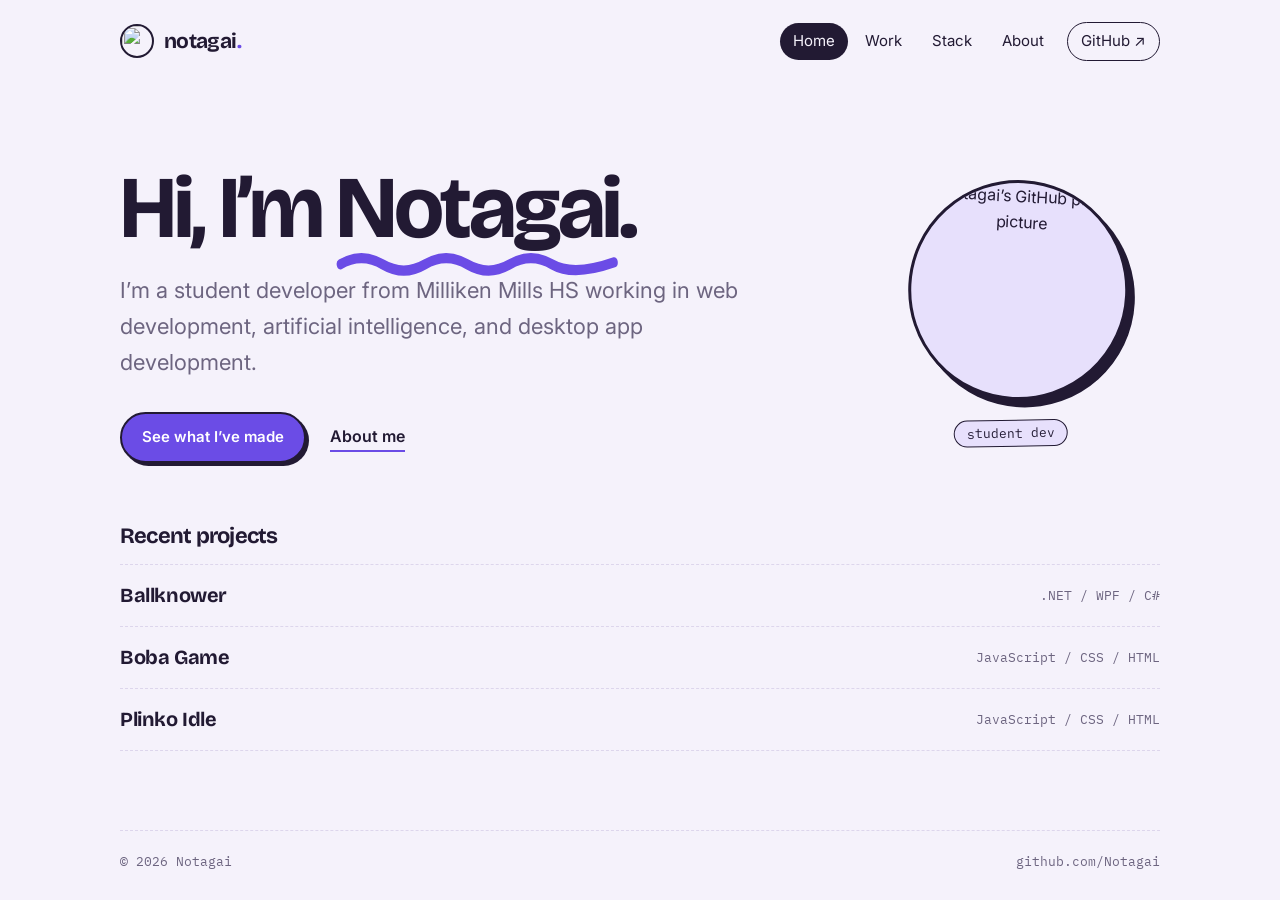
==== index.html @ c14adb9b "Initialize website" ====
<!doctype html>
<html lang="en">
<head>
<meta charset="utf-8">
<meta name="viewport" content="width=device-width,initial-scale=1">
<title>Notagai</title>
<meta name="description" content="Notagai: student developer building software, games, and experiments.">
<meta name="theme-color" content="#f5f2fb">
<meta property="og:title" content="Notagai">
<meta property="og:description" content="Notagai: student developer building software, games, and experiments.">
<script>document.documentElement.classList.add("nav-js")</script>
<link rel="icon" href="favicon.svg" type="image/svg+xml">
<link rel="preconnect" href="https://fonts.googleapis.com"><link rel="preconnect" href="https://fonts.gstatic.com" crossorigin><link href="https://fonts.googleapis.com/css2?family=Bricolage+Grotesque:opsz,wght@12..96,500;12..96,700&family=IBM+Plex+Mono&family=Inter:wght@400;600&display=swap" rel="stylesheet">
<link rel="stylesheet" href="styles.css">
<script src="scrollbar.js" defer></script>
<script src="nav.js" defer></script>
</head>
<body>
<header class="site-header">
  <div class="wrap nav">
    <a class="wordmark" href="index.html" aria-label="Notagai home">
      <img src="https://avatars.githubusercontent.com/u/89167930?v=4" alt="">
      <span>notagai<span class="dot">.</span></span>
    </a>
    <button class="nav-toggle" type="button" aria-expanded="false" aria-controls="site-nav" aria-label="Open menu"><span></span><span></span><span></span></button>
    <nav class="tabs" id="site-nav" aria-label="Main">
      <a href="index.html" class="active" aria-current="page">Home</a>
      <a href="work.html">Work</a>
      <a href="stack.html">Stack</a>
      <a href="about.html">About</a>
      <a class="github-link" href="https://github.com/Notagai">GitHub ↗</a>
    </nav>
  </div>
</header>
<main class="wrap">
  <section class="hero">
    <div>
      <h1>Hi, I’m <span class="squiggle">Notagai<svg viewBox="0 0 200 12" preserveAspectRatio="none" aria-hidden="true"><path d="M3 7 Q 18 1 33 7 T 63 7 T 93 7 T 123 7 T 153 7 T 197 6"/></svg></span>.</h1>
      <p class="lede">I’m a student developer from Milliken Mills HS working in web development, artificial intelligence, and desktop app development.</p>
      <div class="actions">
        <a class="button" href="work.html">See what I’ve made</a>
        <a class="text-link" href="about.html">About me</a>
      </div>
    </div>
    <div class="sticker">
      <div class="photo"><img src="https://avatars.githubusercontent.com/u/89167930?v=4" alt="Notagai’s GitHub profile picture"></div>
      <span class="tag">student dev</span>
    </div>
  </section>
  <section class="recent" aria-labelledby="r">
    <h2 id="r">Recent projects</h2>
    <ul>
      <li><a href="https://github.com/Notagai/ballknower-agent-wpf"><strong>Ballknower</strong><span>.NET / WPF / C#</span></a></li>
      <li><a href="https://github.com/Notagai/boba-game"><strong>Boba Game</strong><span>JavaScript / CSS / HTML</span></a></li>
      <li><a href="https://github.com/Notagai/plinko-idle"><strong>Plinko Idle</strong><span>JavaScript / CSS / HTML</span></a></li>
    </ul>
  </section>
</main>
<footer class="wrap footer">
  <span>© 2026 Notagai</span>
  <a href="https://github.com/Notagai">github.com/Notagai</a>
</footer>
</body>
</html>
---- styles.css ----
/* notagai.dev: taro milk tea palette, Bricolage Grotesque + Plex Mono */
:root{
  --bg:#f5f2fb; --card:#fffdff; --ink:#221a33; --muted:#6d6580; --line:#ddd6ec;
  --accent:#6b4ce6; --accent-soft:#e7e0fc; --pearl:#3b2a24; --shadow:#221a33;
  --max:1040px; --r:14px;
  --display:"Bricolage Grotesque",ui-sans-serif,system-ui,sans-serif;
  --body:"Inter",ui-sans-serif,-apple-system,"Segoe UI",Roboto,sans-serif;
  --mono:"IBM Plex Mono",ui-monospace,Menlo,monospace;
}
@media(prefers-color-scheme:dark){:root{
  --bg:#17121f; --card:#201a2c; --ink:#efeafa; --muted:#a79fba; --line:#352c47;
  --accent:#a18bff; --accent-soft:#2c2347; --pearl:#d9c7b8; --shadow:#000;
}}
*{box-sizing:border-box}
html{scroll-behavior:smooth}
body{margin:0;min-height:100dvh;display:flex;flex-direction:column;background:var(--bg);color:var(--ink);font:16px/1.65 var(--body);-webkit-font-smoothing:antialiased}
a{color:inherit;text-decoration:none}
:focus-visible{outline:3px solid var(--accent);outline-offset:3px;border-radius:6px}
::selection{background:var(--accent);color:#fff}
.wrap{width:min(calc(100% - 40px),var(--max));margin-inline:auto}
main{flex:1}

/* header */
.site-header{padding:22px 0}
.nav{display:flex;align-items:center;justify-content:space-between;gap:16px}
.wordmark{display:flex;align-items:center;gap:10px;font:700 21px var(--display);letter-spacing:-.03em}
.wordmark img{width:34px;height:34px;border-radius:50%;border:2px solid var(--ink)}
.wordmark .dot{color:var(--accent)}
.tabs{display:flex;align-items:center;gap:4px;font-size:15px}
.tabs a{padding:6px 13px;border-radius:99px;transition:background .15s}
.tabs a:hover{background:var(--accent-soft)}
.tabs a.active{background:var(--ink);color:var(--bg)}
.tabs .github-link{margin-left:6px;border:1.5px solid var(--ink)}
.tabs .github-link:hover{background:var(--accent);border-color:var(--accent);color:#fff}

/* type */
h1,h2,h3{font-family:var(--display);margin:0;letter-spacing:-.035em;line-height:1.02;font-weight:700}
h1{font-size:clamp(44px,8vw,88px)}
.lede{font-size:clamp(18px,2.2vw,22px);color:var(--muted);max-width:30em;margin:18px 0 0}
.squiggle{position:relative;white-space:nowrap}
.squiggle svg{position:absolute;left:0;bottom:-.16em;width:100%;height:.28em;overflow:visible}
.squiggle path{fill:none;stroke:var(--accent);stroke-width:5;stroke-linecap:round}
.note{font:13px/1.5 var(--mono);color:var(--muted)}

/* buttons */
.button{display:inline-block;padding:11px 20px;border:2px solid var(--ink);border-radius:99px;background:var(--accent);color:#fff;font-weight:600;font-size:15px;box-shadow:3px 3px 0 var(--shadow);transition:transform .12s,box-shadow .12s}
.button:hover{transform:translate(2px,2px);box-shadow:1px 1px 0 var(--shadow)}
.text-link{font-weight:600;border-bottom:2px solid var(--accent);padding-bottom:1px}
.text-link:hover{color:var(--accent)}
.actions{display:flex;align-items:center;gap:24px;flex-wrap:wrap;margin-top:32px}

/* home */
.hero{display:grid;grid-template-columns:1.4fr .6fr;gap:clamp(32px,7vw,96px);align-items:center;padding:clamp(40px,9vh,96px) 0 clamp(32px,6vh,64px)}
.sticker{justify-self:center;text-align:center;transform:rotate(3deg)}
.sticker .photo{width:min(220px,50vw);aspect-ratio:1;border-radius:50%;overflow:hidden;border:3px solid var(--ink);box-shadow:7px 7px 0 var(--shadow);background:var(--accent-soft)}
.sticker img{width:100%;height:100%;object-fit:cover;display:block}
.sticker .tag{display:inline-block;margin-top:20px;padding:4px 12px;background:var(--accent-soft);border:1.5px solid var(--ink);border-radius:99px;font:13px var(--mono);transform:rotate(-4deg)}
.recent{padding:8px 0 56px}
.recent h2{font-size:22px;margin-bottom:16px}
.recent ul{list-style:none;margin:0;padding:0}
.recent li a{display:flex;justify-content:space-between;gap:16px;padding:14px 0;border-top:1.5px dashed var(--line)}
.recent li:last-child a{border-bottom:1.5px dashed var(--line)}
.recent li strong{font-family:var(--display);font-size:20px;letter-spacing:-.02em}
.recent li span{color:var(--muted);font:13px var(--mono);align-self:center}
.recent li a:hover strong{color:var(--accent)}

/* work */
.page{padding:clamp(32px,7vh,72px) 0 72px}
.page h1{font-size:clamp(44px,7vw,76px)}
.grid{display:grid;gap:22px;margin-top:40px}
.project{display:flex;flex-direction:column;gap:12px;padding:26px 28px;background:var(--card);border:2px solid var(--ink);border-radius:var(--r);box-shadow:5px 5px 0 var(--shadow);transition:transform .15s,box-shadow .15s}
.project:hover{transform:translate(-2px,-2px);box-shadow:8px 8px 0 var(--accent)}
.project:nth-child(even){transform:rotate(.25deg)}
.project:nth-child(even):hover{transform:translate(-2px,-2px) rotate(0)}
.project-head{display:flex;align-items:baseline;justify-content:space-between;gap:12px}
.project h2{font-size:clamp(26px,3.4vw,34px)}
.project .go{font:600 14px var(--mono);color:var(--accent);white-space:nowrap}
.project p{margin:0;color:var(--muted);max-width:60ch}
.chips{display:flex;flex-wrap:wrap;gap:8px;margin-top:4px}
.chip{padding:2px 11px;font:12.5px var(--mono);background:var(--accent-soft);border-radius:99px}
.chip.status{background:transparent;border:1.5px dashed var(--muted);color:var(--muted)}

/* about */
.about{display:grid;grid-template-columns:1.2fr .8fr;gap:clamp(36px,8vw,100px);align-items:start}
.about p{font-size:18px;color:var(--muted);max-width:34em}
.about h1{margin-bottom:24px}
.facts{margin:0;padding:8px 24px;background:var(--card);border:2px solid var(--ink);border-radius:var(--r);box-shadow:5px 5px 0 var(--shadow)}
.facts div{padding:16px 0;border-bottom:1.5px dashed var(--line)}
.facts div:last-child{border:0}
.facts dt{font:12.5px var(--mono);color:var(--muted)}
.facts dd{margin:2px 0 0;font:600 18px var(--display);letter-spacing:-.01em}

/* footer */
.footer{display:flex;justify-content:space-between;gap:12px;padding:22px 0 30px;border-top:1.5px dashed var(--line);font:13px var(--mono);color:var(--muted)}
.footer a:hover{color:var(--accent)}

@media(max-width:760px){
  .hero,.about{grid-template-columns:1fr}
  .sticker{order:-1;justify-self:start}
  .sticker .photo{width:132px;box-shadow:5px 5px 0 var(--shadow)}
  .project{padding:20px}
  .project-head{flex-direction:column;gap:4px}
}
@media(prefers-reduced-motion:reduce){*{transition:none!important}html{scroll-behavior:auto}}

/* stack */
.stack-grid{display:grid;grid-template-columns:repeat(2,1fr);gap:22px;margin-top:40px}
.stack-group{padding:24px 26px;background:var(--card);border:2px solid var(--ink);border-radius:var(--r);box-shadow:5px 5px 0 var(--shadow)}
.stack-group h2{font-size:26px}
.stack-group>p{margin:6px 0 14px;color:var(--muted);font-size:15px}
.stack-group ul{list-style:none;margin:0;padding:0}
.stack-group li{display:flex;justify-content:space-between;gap:16px;padding:11px 0;border-top:1.5px dashed var(--line)}
.stack-group li strong{font:600 17px var(--display);letter-spacing:-.01em}
.stack-group li span{font:12.5px var(--mono);color:var(--muted);text-align:right;align-self:center}
@media(max-width:760px){.stack-grid{grid-template-columns:1fr}}

/* overlay scrollbar (drawn by scrollbar.js; native one is hidden so the page never shifts) */
.custom-scroll{scrollbar-width:none}
.custom-scroll::-webkit-scrollbar{display:none}
.scrollbar{position:fixed;top:0;right:0;bottom:0;width:16px;z-index:50;opacity:0;transition:opacity .25s}
.scrollbar[hidden]{display:none}
.scrollbar.on,.scrollbar:hover{opacity:1}
.scrollbar-thumb{position:absolute;top:0;right:3px;width:7px;border-radius:99px;background:var(--ink);opacity:.45;transition:width .12s,opacity .12s,background .12s}
.scrollbar:hover .scrollbar-thumb{width:10px;opacity:.7}
.scrollbar.dragging .scrollbar-thumb{width:10px;opacity:1;background:var(--accent)}

/* mobile menu (hamburger). Without JS the links just wrap under the logo. */
.nav-toggle{display:none;width:44px;height:44px;padding:0;border:2px solid var(--ink);border-radius:50%;background:var(--card);color:var(--ink);cursor:pointer;flex-direction:column;align-items:center;justify-content:center;gap:5px}
.nav-toggle span{display:block;width:18px;height:2px;border-radius:2px;background:currentColor;transition:transform .2s,opacity .2s}
.nav-toggle[aria-expanded="true"]{background:var(--accent);border-color:var(--ink);color:#fff}
.nav-toggle[aria-expanded="true"] span:nth-child(1){transform:translateY(7px) rotate(45deg)}
.nav-toggle[aria-expanded="true"] span:nth-child(2){opacity:0}
.nav-toggle[aria-expanded="true"] span:nth-child(3){transform:translateY(-7px) rotate(-45deg)}
@media(max-width:760px){
  .nav{flex-wrap:wrap;position:relative}
  .tabs{flex-wrap:wrap}
  .nav-js .nav-toggle{display:flex}
  .nav-js .tabs{display:none;position:absolute;z-index:40;top:calc(100% + 12px);left:0;right:0;flex-direction:column;align-items:stretch;gap:4px;padding:10px;background:var(--card);border:2px solid var(--ink);border-radius:var(--r);box-shadow:5px 5px 0 var(--shadow);font-size:17px}
  .nav-js .tabs.open{display:flex}
  .nav-js .tabs a{padding:12px 14px;border-radius:10px}
  .nav-js .tabs .github-link{margin:4px 0 0;text-align:center}
}
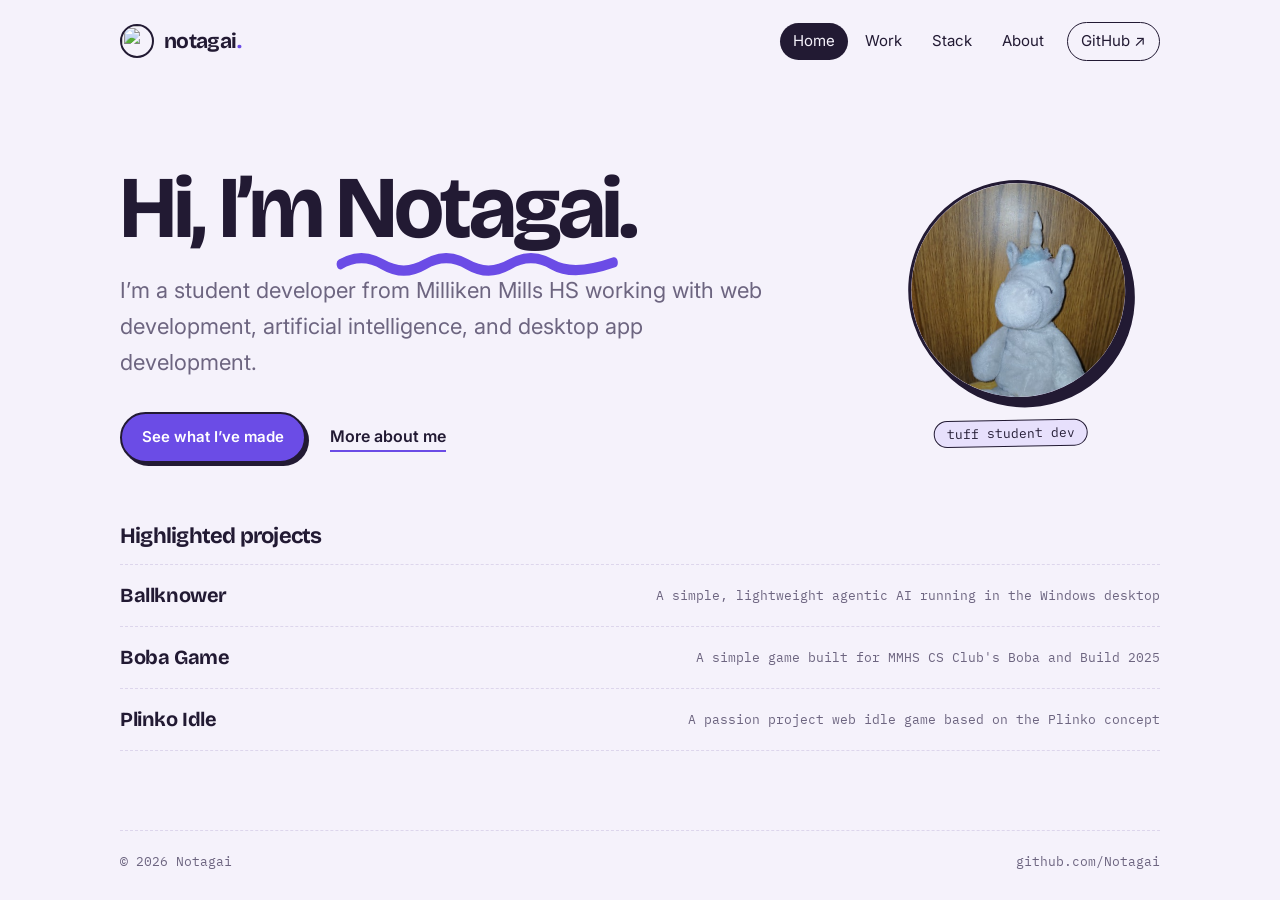
==== commit 4768e78d: "Improve general clarity; fix details" ====
--- a/index.html
+++ b/index.html
@@ -36,23 +36,23 @@
   <section class="hero">
     <div>
       <h1>Hi, I’m <span class="squiggle">Notagai<svg viewBox="0 0 200 12" preserveAspectRatio="none" aria-hidden="true"><path d="M3 7 Q 18 1 33 7 T 63 7 T 93 7 T 123 7 T 153 7 T 197 6"/></svg></span>.</h1>
-      <p class="lede">I’m a student developer from Milliken Mills HS working in web development, artificial intelligence, and desktop app development.</p>
+      <p class="lede">I’m a student developer from Milliken Mills HS working with web development, artificial intelligence, and desktop app development.</p>
       <div class="actions">
         <a class="button" href="work.html">See what I’ve made</a>
-        <a class="text-link" href="about.html">About me</a>
+        <a class="text-link" href="about.html">More about me</a>
       </div>
     </div>
     <div class="sticker">
-      <div class="photo"><img src="https://avatars.githubusercontent.com/u/89167930?v=4" alt="Notagai’s GitHub profile picture"></div>
-      <span class="tag">student dev</span>
+      <div class="photo"><img src="favicon.png" alt="Notagai’s GitHub profile picture"></div>
+      <span class="tag">tuff student dev</span>
     </div>
   </section>
   <section class="recent" aria-labelledby="r">
-    <h2 id="r">Recent projects</h2>
+    <h2 id="r">Highlighted projects</h2>
     <ul>
-      <li><a href="https://github.com/Notagai/ballknower-agent-wpf"><strong>Ballknower</strong><span>.NET / WPF / C#</span></a></li>
-      <li><a href="https://github.com/Notagai/boba-game"><strong>Boba Game</strong><span>JavaScript / CSS / HTML</span></a></li>
-      <li><a href="https://github.com/Notagai/plinko-idle"><strong>Plinko Idle</strong><span>JavaScript / CSS / HTML</span></a></li>
+      <li><a href="https://github.com/Notagai/ballknower-agent-wpf"><strong>Ballknower</strong><span>A simple, lightweight agentic AI running in the Windows desktop</span></a></li>
+      <li><a href="https://github.com/Notagai/boba-game"><strong>Boba Game</strong><span>A simple game built for MMHS CS Club's Boba and Build 2025</span></a></li>
+      <li><a href="https://github.com/Notagai/plinko-idle"><strong>Plinko Idle</strong><span>A passion project web idle game based on the Plinko concept</span></a></li>
     </ul>
   </section>
 </main>
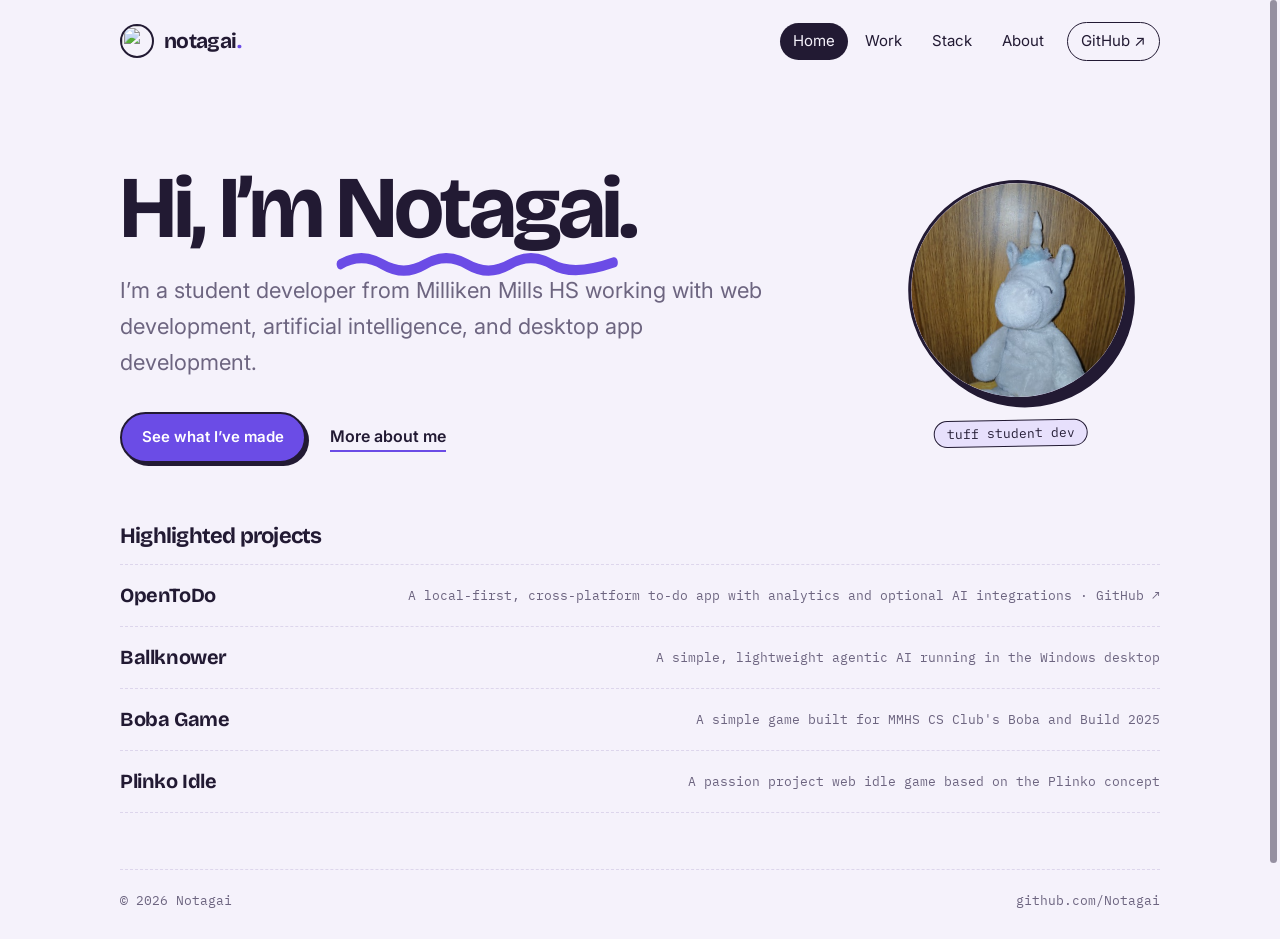
==== commit 8c3b879a: "Highlight OpenToDo on homepage" ====
--- a/index.html
+++ b/index.html
@@ -50,9 +50,10 @@
   <section class="recent" aria-labelledby="r">
     <h2 id="r">Highlighted projects</h2>
     <ul>
-      <li><a href="https://github.com/Notagai/ballknower-agent-wpf"><strong>Ballknower</strong><span>A simple, lightweight agentic AI running in the Windows desktop</span></a></li>
-      <li><a href="https://github.com/Notagai/boba-game"><strong>Boba Game</strong><span>A simple game built for MMHS CS Club's Boba and Build 2025</span></a></li>
-      <li><a href="https://github.com/Notagai/plinko-idle"><strong>Plinko Idle</strong><span>A passion project web idle game based on the Plinko concept</span></a></li>
+      <li><a href="https://github.com/Notagai/OpenToDo"><strong>OpenToDo</strong><span>A local-first, cross-platform to-do app with analytics and optional AI integrations · GitHub ↗</span></a></li>
+      <li><a href="https://ballknower.notagai.com"><strong>Ballknower</strong><span>A simple, lightweight agentic AI running in the Windows desktop</span></a></li>
+      <li><a href="https://boba.notagai.com"><strong>Boba Game</strong><span>A simple game built for MMHS CS Club's Boba and Build 2025</span></a></li>
+      <li><a href="https://plinko.notagai.com"><strong>Plinko Idle</strong><span>A passion project web idle game based on the Plinko concept</span></a></li>
     </ul>
   </section>
 </main>
--- a/styles.css
+++ b/styles.css
@@ -21,7 +21,8 @@
 main{flex:1}
 
 /* header */
-.site-header{padding:22px 0}
+.site-header{position:sticky;top:0;z-index:40;padding:22px 0}
+.site-header.scrolled{background:var(--bg);box-shadow:0 4px 12px rgba(34,26,51,.10)}
 .nav{display:flex;align-items:center;justify-content:space-between;gap:16px}
 .wordmark{display:flex;align-items:center;gap:10px;font:700 21px var(--display);letter-spacing:-.03em}
 .wordmark img{width:34px;height:34px;border-radius:50%;border:2px solid var(--ink)}
@@ -103,6 +104,12 @@
 }
 @media(prefers-reduced-motion:reduce){*{transition:none!important}html{scroll-behavior:auto}}
 
+/* stack page: lock the desktop viewport so it cannot scroll */
+@media(min-width:761px){
+  body.stack-page{height:100vh;min-height:100vh;overflow:hidden}
+  body.stack-page .page{padding-bottom:24px}
+}
+
 /* stack */
 .stack-grid{display:grid;grid-template-columns:repeat(2,1fr);gap:22px;margin-top:40px}
 .stack-group{padding:24px 26px;background:var(--card);border:2px solid var(--ink);border-radius:var(--r);box-shadow:5px 5px 0 var(--shadow)}
@@ -140,3 +147,10 @@
   .nav-js .tabs a{padding:12px 14px;border-radius:10px}
   .nav-js .tabs .github-link{margin:4px 0 0;text-align:center}
 }
+
+
+/* back to top */
+.back-to-top{position:fixed;right:24px;bottom:24px;z-index:45;padding:10px 16px;border:2px solid var(--ink);border-radius:99px;background:var(--card);color:var(--ink);font:600 14px var(--body);box-shadow:4px 4px 0 var(--shadow);cursor:pointer;transition:transform .12s,box-shadow .12s,background .15s,color .15s}
+.back-to-top:hover{transform:translate(2px,2px);box-shadow:2px 2px 0 var(--shadow);background:var(--accent);color:#fff}
+.back-to-top[hidden]{display:none}
+@media(max-width:760px){.back-to-top{right:16px;bottom:16px}}
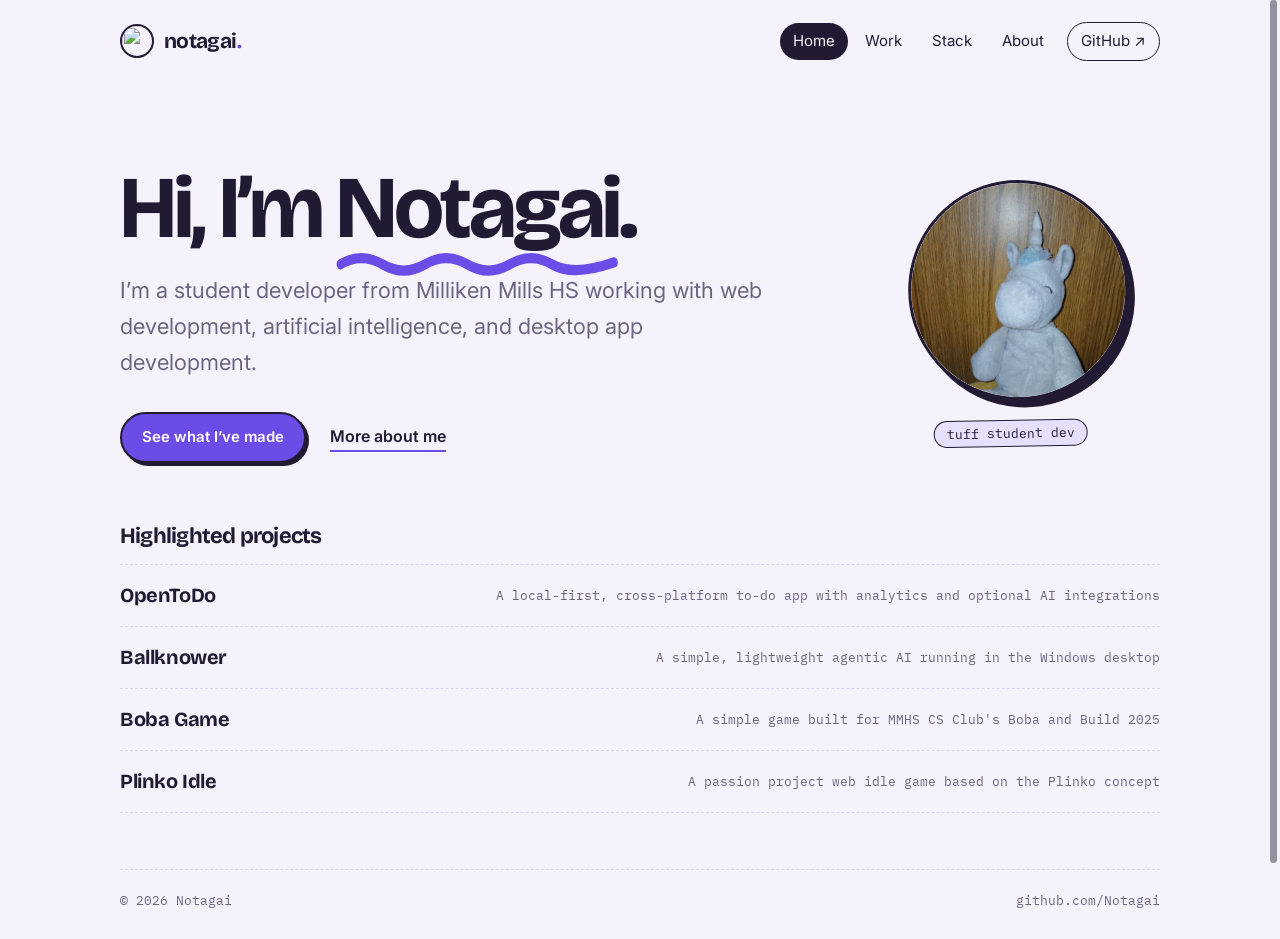
==== commit 30c82c0a: "Update OpenToDo project link description Removed the '· GitHub ↗' text from the OpenToDo project lin" ====
--- a/index.html
+++ b/index.html
@@ -50,7 +50,7 @@
   <section class="recent" aria-labelledby="r">
     <h2 id="r">Highlighted projects</h2>
     <ul>
-      <li><a href="https://github.com/Notagai/OpenToDo"><strong>OpenToDo</strong><span>A local-first, cross-platform to-do app with analytics and optional AI integrations · GitHub ↗</span></a></li>
+      <li><a href="https://github.com/Notagai/OpenToDo"><strong>OpenToDo</strong><span>A local-first, cross-platform to-do app with analytics and optional AI integrations</span></a></li>
       <li><a href="https://ballknower.notagai.com"><strong>Ballknower</strong><span>A simple, lightweight agentic AI running in the Windows desktop</span></a></li>
       <li><a href="https://boba.notagai.com"><strong>Boba Game</strong><span>A simple game built for MMHS CS Club's Boba and Build 2025</span></a></li>
       <li><a href="https://plinko.notagai.com"><strong>Plinko Idle</strong><span>A passion project web idle game based on the Plinko concept</span></a></li>
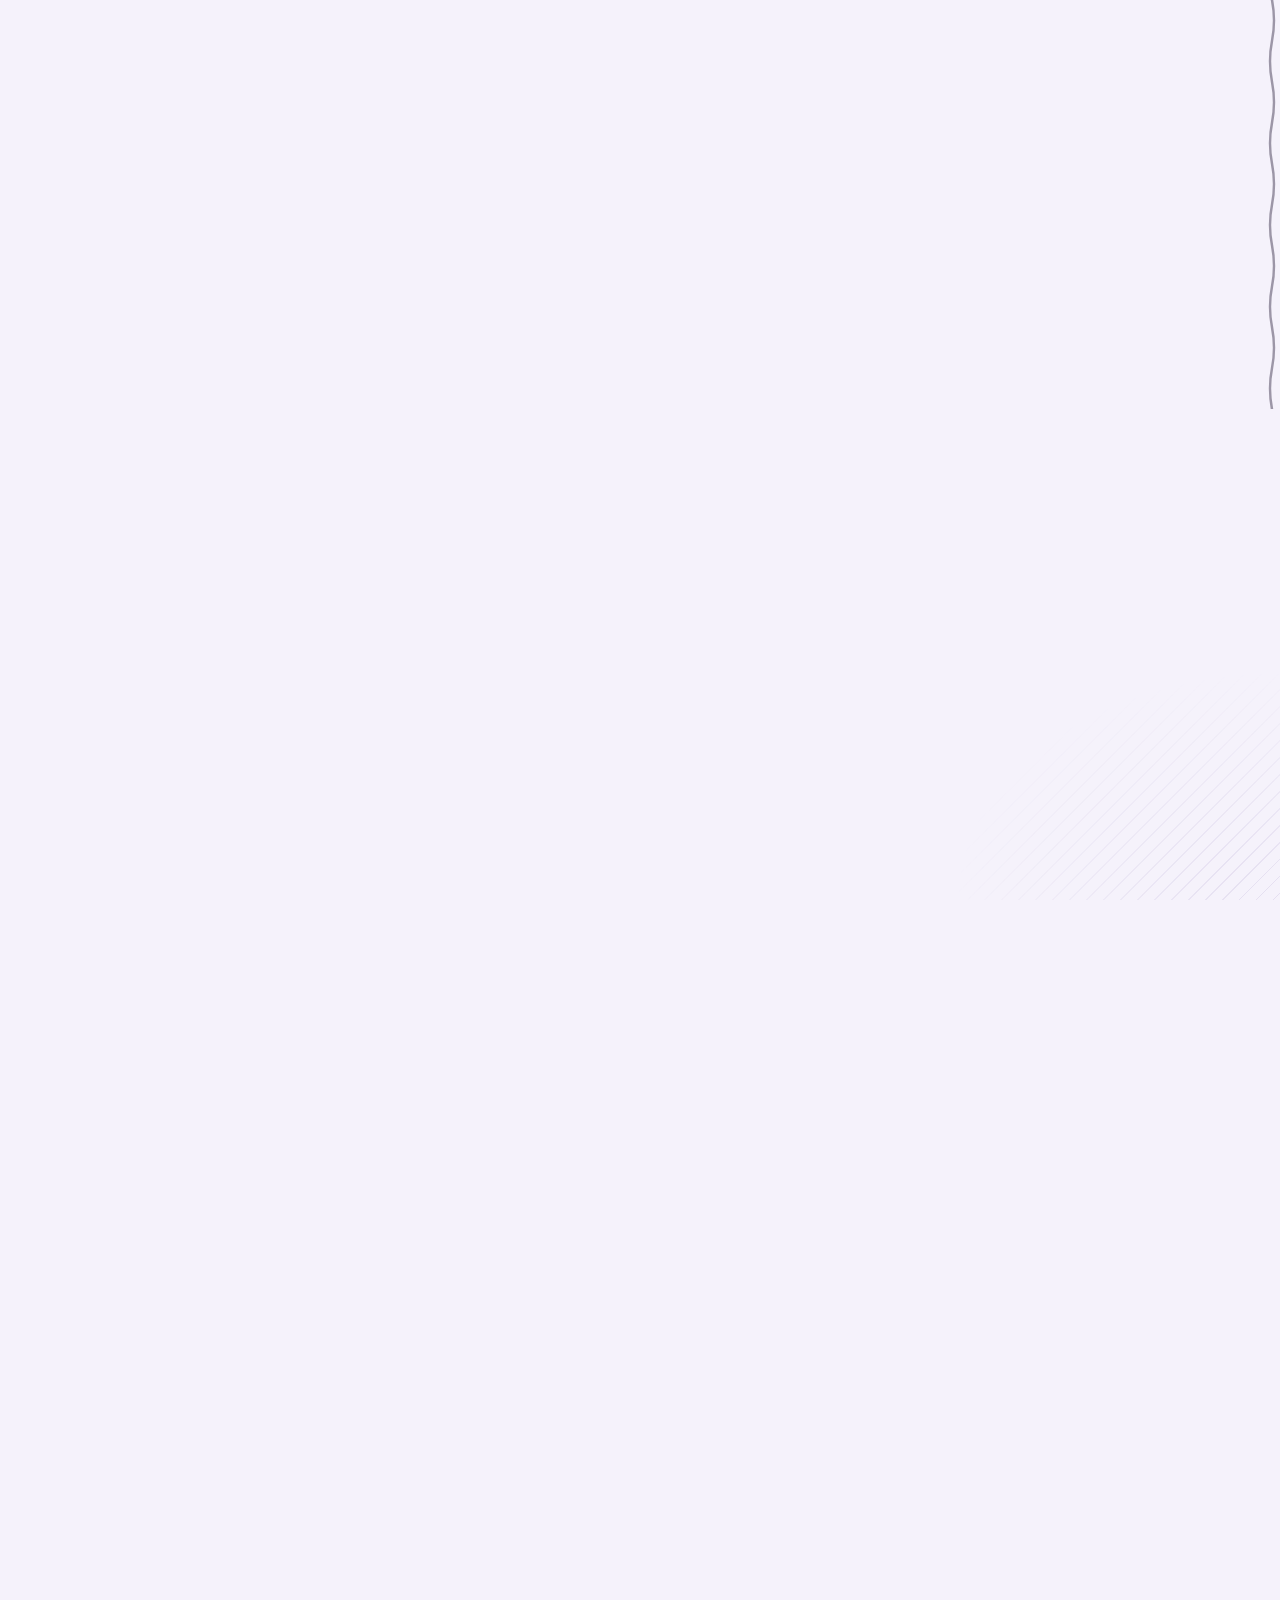
==== commit c20c674a: "Animations, intro page, made squiggle the main feature" ====
--- a/index.html
+++ b/index.html
@@ -8,58 +8,33 @@
 <meta name="theme-color" content="#f5f2fb">
 <meta property="og:title" content="Notagai">
 <meta property="og:description" content="Notagai: student developer building software, games, and experiments.">
-<script>document.documentElement.classList.add("nav-js")</script>
 <link rel="icon" href="favicon.svg" type="image/svg+xml">
 <link rel="preconnect" href="https://fonts.googleapis.com"><link rel="preconnect" href="https://fonts.gstatic.com" crossorigin><link href="https://fonts.googleapis.com/css2?family=Bricolage+Grotesque:opsz,wght@12..96,500;12..96,700&family=IBM+Plex+Mono&family=Inter:wght@400;600&display=swap" rel="stylesheet">
 <link rel="stylesheet" href="styles.css">
+<link rel="prefetch" href="home.html">
 <script src="scrollbar.js" defer></script>
-<script src="nav.js" defer></script>
+<script src="intro.js" defer></script>
 </head>
-<body>
-<header class="site-header">
-  <div class="wrap nav">
-    <a class="wordmark" href="index.html" aria-label="Notagai home">
-      <img src="https://avatars.githubusercontent.com/u/89167930?v=4" alt="">
-      <span>notagai<span class="dot">.</span></span>
-    </a>
-    <button class="nav-toggle" type="button" aria-expanded="false" aria-controls="site-nav" aria-label="Open menu"><span></span><span></span><span></span></button>
-    <nav class="tabs" id="site-nav" aria-label="Main">
-      <a href="index.html" class="active" aria-current="page">Home</a>
-      <a href="work.html">Work</a>
-      <a href="stack.html">Stack</a>
-      <a href="about.html">About</a>
-      <a class="github-link" href="https://github.com/Notagai">GitHub ↗</a>
-    </nav>
+<body class="intro-page">
+<main class="intro" id="intro">
+  <div class="intro-bg" aria-hidden="true">
+    <span class="blob b1"></span>
+    <span class="blob b2"></span>
+    <span class="blob b3"></span>
   </div>
-</header>
-<main class="wrap">
-  <section class="hero">
-    <div>
-      <h1>Hi, I’m <span class="squiggle">Notagai<svg viewBox="0 0 200 12" preserveAspectRatio="none" aria-hidden="true"><path d="M3 7 Q 18 1 33 7 T 63 7 T 93 7 T 123 7 T 153 7 T 197 6"/></svg></span>.</h1>
-      <p class="lede">I’m a student developer from Milliken Mills HS working with web development, artificial intelligence, and desktop app development.</p>
-      <div class="actions">
-        <a class="button" href="work.html">See what I’ve made</a>
-        <a class="text-link" href="about.html">More about me</a>
-      </div>
-    </div>
-    <div class="sticker">
-      <div class="photo"><img src="favicon.png" alt="Notagai’s GitHub profile picture"></div>
-      <span class="tag">tuff student dev</span>
-    </div>
-  </section>
-  <section class="recent" aria-labelledby="r">
-    <h2 id="r">Highlighted projects</h2>
-    <ul>
-      <li><a href="https://github.com/Notagai/OpenToDo"><strong>OpenToDo</strong><span>A local-first, cross-platform to-do app with analytics and optional AI integrations</span></a></li>
-      <li><a href="https://ballknower.notagai.com"><strong>Ballknower</strong><span>A simple, lightweight agentic AI running in the Windows desktop</span></a></li>
-      <li><a href="https://boba.notagai.com"><strong>Boba Game</strong><span>A simple game built for MMHS CS Club's Boba and Build 2025</span></a></li>
-      <li><a href="https://plinko.notagai.com"><strong>Plinko Idle</strong><span>A passion project web idle game based on the Plinko concept</span></a></li>
-    </ul>
-  </section>
+  <div class="intro-stage">
+    <h1 class="intro-word">
+      <span class="sr-only">notagai.</span>
+      <span class="intro-letters" aria-hidden="true"><span style="--i:0">n</span><span style="--i:1">o</span><span style="--i:2">t</span><span style="--i:3">a</span><span style="--i:4">g</span><span style="--i:5">a</span><span style="--i:6">i</span><span class="dot" style="--i:7">.</span></span>
+    </h1>
+    <svg class="intro-squiggle" viewBox="0 0 200 12" preserveAspectRatio="xMidYMid meet" aria-hidden="true">
+      <path class="track" d="M3 7 Q 18 1 33 7 T 63 7 T 93 7 T 123 7 T 153 7 T 197 6"/>
+      <path class="draw" pathLength="100" d="M3 7 Q 18 1 33 7 T 63 7 T 93 7 T 123 7 T 153 7 T 197 6"/>
+    </svg>
+    <p class="intro-sub">student developer · software, games, experiments</p>
+    <div class="intro-cue" aria-hidden="true"><span class="arrow">↓</span> scroll to enter</div>
+    <a class="intro-skip" href="home.html">Skip intro</a>
+  </div>
 </main>
-<footer class="wrap footer">
-  <span>© 2026 Notagai</span>
-  <a href="https://github.com/Notagai">github.com/Notagai</a>
-</footer>
 </body>
 </html>
--- a/styles.css
+++ b/styles.css
@@ -1,7 +1,7 @@
 /* notagai.dev: taro milk tea palette, Bricolage Grotesque + Plex Mono */
 :root{
   --bg:#f5f2fb; --card:#fffdff; --ink:#221a33; --muted:#6d6580; --line:#ddd6ec;
-  --accent:#6b4ce6; --accent-soft:#e7e0fc; --pearl:#3b2a24; --shadow:#221a33;
+  --accent:#6b4ce6; --accent-soft:#e7e0fc; --pearl:#3b2a24; --shadow:#221a33; --glow:rgba(107,76,230,.45); --glass:rgba(245,242,251,.55);
   --max:1040px; --r:14px;
   --display:"Bricolage Grotesque",ui-sans-serif,system-ui,sans-serif;
   --body:"Inter",ui-sans-serif,-apple-system,"Segoe UI",Roboto,sans-serif;
@@ -9,10 +9,10 @@
 }
 @media(prefers-color-scheme:dark){:root{
   --bg:#17121f; --card:#201a2c; --ink:#efeafa; --muted:#a79fba; --line:#352c47;
-  --accent:#a18bff; --accent-soft:#2c2347; --pearl:#d9c7b8; --shadow:#000;
+  --accent:#a18bff; --accent-soft:#2c2347; --pearl:#d9c7b8; --shadow:#000; --glow:rgba(161,139,255,.5); --glass:rgba(23,18,31,.55);
 }}
 *{box-sizing:border-box}
-html{scroll-behavior:smooth}
+html{scroll-behavior:smooth;scroll-padding-top:96px}
 body{margin:0;min-height:100dvh;display:flex;flex-direction:column;background:var(--bg);color:var(--ink);font:16px/1.65 var(--body);-webkit-font-smoothing:antialiased}
 a{color:inherit;text-decoration:none}
 :focus-visible{outline:3px solid var(--accent);outline-offset:3px;border-radius:6px}
@@ -21,15 +21,15 @@
 main{flex:1}
 
 /* header */
-.site-header{position:sticky;top:0;z-index:40;padding:22px 0}
-.site-header.scrolled{background:var(--bg);box-shadow:0 4px 12px rgba(34,26,51,.10)}
+.site-header{position:sticky;top:0;z-index:40;padding:22px 0;background:var(--glass);-webkit-backdrop-filter:blur(14px) saturate(180%);backdrop-filter:blur(14px) saturate(180%);border-bottom:1px solid transparent;transition:background .3s ease,border-color .3s ease,box-shadow .3s ease}
+.site-header.scrolled{border-bottom-color:var(--line);box-shadow:0 6px 22px rgba(34,26,51,.10)}
 .nav{display:flex;align-items:center;justify-content:space-between;gap:16px}
 .wordmark{display:flex;align-items:center;gap:10px;font:700 21px var(--display);letter-spacing:-.03em}
 .wordmark img{width:34px;height:34px;border-radius:50%;border:2px solid var(--ink)}
 .wordmark .dot{color:var(--accent)}
 .tabs{display:flex;align-items:center;gap:4px;font-size:15px}
 .tabs a{padding:6px 13px;border-radius:99px;transition:background .15s}
-.tabs a:hover{background:var(--accent-soft)}
+.tabs a:hover{background:transparent;box-shadow:0 0 20px var(--glow),0 0 0 1px var(--accent-soft);text-shadow:0 0 12px var(--glow)}
 .tabs a.active{background:var(--ink);color:var(--bg)}
 .tabs .github-link{margin-left:6px;border:1.5px solid var(--ink)}
 .tabs .github-link:hover{background:var(--accent);border-color:var(--accent);color:#fff}
@@ -41,6 +41,9 @@
 .squiggle{position:relative;white-space:nowrap}
 .squiggle svg{position:absolute;left:0;bottom:-.16em;width:100%;height:.28em;overflow:visible}
 .squiggle path{fill:none;stroke:var(--accent);stroke-width:5;stroke-linecap:round}
+/* draw-in: only applied once JS tags the squiggle, so no-JS keeps it visible */
+.squiggle.sq-js svg path{stroke-dasharray:100;stroke-dashoffset:100;transition:stroke-dashoffset .9s cubic-bezier(.2,.7,.2,1)}
+.squiggle.sq-js.in svg path{stroke-dashoffset:0}
 .note{font:13px/1.5 var(--mono);color:var(--muted)}
 
 /* buttons */
@@ -56,14 +59,19 @@
 .sticker .photo{width:min(220px,50vw);aspect-ratio:1;border-radius:50%;overflow:hidden;border:3px solid var(--ink);box-shadow:7px 7px 0 var(--shadow);background:var(--accent-soft)}
 .sticker img{width:100%;height:100%;object-fit:cover;display:block}
 .sticker .tag{display:inline-block;margin-top:20px;padding:4px 12px;background:var(--accent-soft);border:1.5px solid var(--ink);border-radius:99px;font:13px var(--mono);transform:rotate(-4deg)}
-.recent{padding:8px 0 56px}
+.recent{position:relative;isolation:isolate;padding:28px 0 56px}
+/* soft accent colour that fades out at the left/right edges of the section */
+.recent li a::after{content:"";position:absolute;inset:-6px -16px;z-index:-1;border-radius:14px;background:radial-gradient(120% 240% at 0% 50%,var(--accent-soft),transparent 60%),radial-gradient(120% 240% at 100% 50%,var(--accent-soft),transparent 60%);-webkit-mask-image:linear-gradient(90deg,transparent,#000 12%,#000 88%,transparent);mask-image:linear-gradient(90deg,transparent,#000 12%,#000 88%,transparent);opacity:0;transition:opacity .3s ease}
+.recent li a:hover::after,.recent li a:focus-visible::after{opacity:1}
 .recent h2{font-size:22px;margin-bottom:16px}
 .recent ul{list-style:none;margin:0;padding:0}
-.recent li a{display:flex;justify-content:space-between;gap:16px;padding:14px 0;border-top:1.5px dashed var(--line)}
+.recent li a{position:relative;display:flex;justify-content:space-between;gap:16px;padding:14px 0;border-top:1.5px dashed var(--line)}
 .recent li:last-child a{border-bottom:1.5px dashed var(--line)}
 .recent li strong{font-family:var(--display);font-size:20px;letter-spacing:-.02em}
 .recent li span{color:var(--muted);font:13px var(--mono);align-self:center}
 .recent li a:hover strong{color:var(--accent)}
+.recent li a::before{content:"";position:absolute;left:-17px;top:50%;width:7px;height:7px;margin-top:-3.5px;border-radius:50%;background:var(--accent);transform:scale(0);transition:transform .2s ease}
+.recent li a:hover::before{transform:scale(1)}
 
 /* work */
 .page{padding:clamp(32px,7vh,72px) 0 72px}
@@ -104,9 +112,9 @@
 }
 @media(prefers-reduced-motion:reduce){*{transition:none!important}html{scroll-behavior:auto}}
 
-/* stack page: lock the desktop viewport so it cannot scroll */
+/* stack page scrolls normally so tall content is always reachable */
 @media(min-width:761px){
-  body.stack-page{height:100vh;min-height:100vh;overflow:hidden}
+  /* previously locked the viewport here, which hid any overflowing content */
   body.stack-page .page{padding-bottom:24px}
 }
 
@@ -124,12 +132,14 @@
 /* overlay scrollbar (drawn by scrollbar.js; native one is hidden so the page never shifts) */
 .custom-scroll{scrollbar-width:none}
 .custom-scroll::-webkit-scrollbar{display:none}
-.scrollbar{position:fixed;top:0;right:0;bottom:0;width:16px;z-index:50;opacity:0;transition:opacity .25s}
+.scrollbar{position:fixed;top:0;right:0;bottom:0;width:18px;z-index:50;opacity:0;transition:opacity .25s}
 .scrollbar[hidden]{display:none}
 .scrollbar.on,.scrollbar:hover{opacity:1}
-.scrollbar-thumb{position:absolute;top:0;right:3px;width:7px;border-radius:99px;background:var(--ink);opacity:.45;transition:width .12s,opacity .12s,background .12s}
-.scrollbar:hover .scrollbar-thumb{width:10px;opacity:.7}
-.scrollbar.dragging .scrollbar-thumb{width:10px;opacity:1;background:var(--accent)}
+.scrollbar-thumb{position:absolute;top:0;right:2px;width:12px;cursor:pointer}
+.scrollbar-thumb svg{display:block;width:100%;height:100%}
+.scrollbar-thumb path{fill:none;stroke:var(--ink);stroke-width:2.4;stroke-linecap:round;opacity:.42;transition:stroke .15s,opacity .15s;animation:sbFlow 1.5s linear infinite}
+.scrollbar:hover .scrollbar-thumb path{opacity:.68;stroke-width:2.8}
+.scrollbar.dragging .scrollbar-thumb path{stroke:var(--accent);opacity:1}
 
 /* mobile menu (hamburger). Without JS the links just wrap under the logo. */
 .nav-toggle{display:none;width:44px;height:44px;padding:0;border:2px solid var(--ink);border-radius:50%;background:var(--card);color:var(--ink);cursor:pointer;flex-direction:column;align-items:center;justify-content:center;gap:5px}
@@ -154,3 +164,79 @@
 .back-to-top:hover{transform:translate(2px,2px);box-shadow:2px 2px 0 var(--shadow);background:var(--accent);color:#fff}
 .back-to-top[hidden]{display:none}
 @media(max-width:760px){.back-to-top{right:16px;bottom:16px}}
+
+/* ---------- intro / landing page ---------- */
+.sr-only{position:absolute;width:1px;height:1px;padding:0;margin:-1px;overflow:hidden;clip:rect(0 0 0 0);clip-path:inset(50%);white-space:nowrap;border:0}
+
+/* ---------- site-wide effects ---------- */
+/* faint hatching that grows out of the bottom-right corner */
+body::before{content:"";position:fixed;inset:0;z-index:-1;pointer-events:none;background:repeating-linear-gradient(135deg,var(--line) 0 1.2px,transparent 1.2px 12px);-webkit-mask-image:radial-gradient(80% 80% at 100% 100%,#000 0,rgba(0,0,0,.5) 15%,transparent 32%);mask-image:radial-gradient(80% 80% at 100% 100%,#000 0,rgba(0,0,0,.5) 15%,transparent 32%);opacity:.7}
+
+/* ---------- glow interactions ---------- */
+/* the scrollbar squiggle slides downward, one wavelength per cycle */
+@keyframes sbFlow{from{transform:translateY(-40px)}to{transform:translateY(0)}}
+/* the wordmark spin is driven by nav.js so it can ease back out exponentially */
+.tabs a{transition:background .15s ease,box-shadow .25s ease,text-shadow .25s ease}
+.tabs a:hover{text-shadow:0 0 12px var(--glow)}
+.tabs a.active{text-shadow:none}
+.tabs .github-link:hover{box-shadow:0 0 16px var(--glow)}
+.text-link{transition:color .15s ease,text-shadow .25s ease}
+.text-link:hover{text-shadow:0 0 12px var(--glow)}
+.button:hover{box-shadow:1px 1px 0 var(--shadow),0 0 22px var(--glow)}
+.wordmark span{transition:text-shadow .3s ease}
+.wordmark:hover span{text-shadow:0 0 14px var(--glow)}
+.wordmark img{transition:box-shadow .3s ease}
+.wordmark:hover img{box-shadow:0 0 0 3px var(--accent-soft),0 0 18px var(--glow)}
+.sticker .photo{transition:transform .25s ease,box-shadow .3s ease}
+.sticker .photo:hover{transform:translate(-2px,-2px) scale(1.02);box-shadow:9px 9px 0 var(--shadow),0 0 26px var(--glow)}
+.footer a{transition:color .15s ease,text-shadow .25s ease}
+.footer a:hover{text-shadow:0 0 12px var(--glow)}
+.recent li strong{transition:text-shadow .25s ease}
+.recent li a:hover strong{text-shadow:0 0 14px var(--glow)}
+.project .go{transition:text-shadow .25s ease}
+.project:hover .go{text-shadow:0 0 14px var(--glow)}
+.project:hover .project-head h2{text-shadow:0 0 16px var(--glow)}
+/* a soft glow that trails the cursor (positioned by nav.js) */
+.cursor-glow{position:fixed;top:0;left:0;width:150px;height:150px;margin:-75px 0 0 -75px;border-radius:50%;pointer-events:none;z-index:-1;background:radial-gradient(circle,var(--glow),transparent 70%);opacity:0;transition:opacity .5s ease;will-change:transform}
+.cursor-glow.on{opacity:.55}
+/* click ripples drawn on a full-viewport canvas behind the content */
+.ripple-canvas{position:fixed;inset:0;width:100%;height:100%;pointer-events:none;z-index:-1}
+body.intro-page{overflow-x:hidden}
+/* the scroll track is only added by JS, so a no-JS visit stays a single screen */
+body.intro-page.intro-scroll{height:220vh}
+.intro{position:fixed;inset:0;z-index:10;display:grid;place-items:center;overflow:hidden;background:var(--bg);transition:opacity .6s ease}
+.intro.leaving{opacity:0}
+.intro-bg{position:absolute;inset:-10%;pointer-events:none}
+.intro-bg .blob{position:absolute;border-radius:50%;background:var(--accent);opacity:.16;filter:blur(70px);animation:blobFloat 14s ease-in-out infinite}
+.intro-bg .b1{width:46vmax;height:46vmax;left:-8vmax;top:-10vmax}
+.intro-bg .b2{width:38vmax;height:38vmax;right:-6vmax;bottom:-8vmax;opacity:.14;animation-delay:-5s}
+.intro-bg .b3{width:26vmax;height:26vmax;left:40%;top:48%;opacity:.1;animation-delay:-9s}
+@keyframes blobFloat{0%,100%{transform:translate3d(0,0,0) scale(1)}50%{transform:translate3d(2vmax,-3vmax,0) scale(1.08)}}
+.intro-stage{position:relative;z-index:1;display:flex;flex-direction:column;align-items:center;gap:clamp(20px,4.5vh,44px);padding:0 24px;text-align:center;transition:transform .6s cubic-bezier(.3,.7,.2,1),opacity .5s ease;will-change:transform,opacity}
+.intro.leaving .intro-stage{transform:translateY(-6vh) scale(1.04);opacity:0}
+.intro-word{margin:0;font:700 clamp(56px,14vw,150px)/1 var(--display);letter-spacing:-.045em}
+.intro-letters span{display:inline-block;opacity:0;transform:translateY(.5em) rotate(7deg);animation:introLetter .7s cubic-bezier(.2,.8,.2,1) forwards;animation-delay:calc(var(--i,0) * 70ms + 150ms)}
+.intro-letters .dot{color:var(--accent)}
+@keyframes introLetter{to{opacity:1;transform:none}}
+.intro-squiggle{display:block;width:min(600px,78vw);height:auto;overflow:visible}
+.intro-squiggle path{fill:none;stroke-width:5;stroke-linecap:round}
+.intro-squiggle .track{stroke:var(--line)}
+.intro-squiggle .draw{stroke:var(--accent)}
+.intro-sub{margin:0;font:13px/1.5 var(--mono);letter-spacing:.02em;color:var(--muted)}
+.intro-cue{display:flex;align-items:center;gap:9px;font:12.5px var(--mono);letter-spacing:.08em;text-transform:uppercase;color:var(--muted);animation:cueBob 2.4s ease-in-out infinite}
+.intro-cue .arrow{font-size:15px}
+@keyframes cueBob{0%,100%{transform:translateY(0);opacity:.7}50%{transform:translateY(5px);opacity:1}}
+.intro-skip{font:600 14px var(--body);color:var(--muted);border-bottom:2px solid transparent;padding-bottom:1px;transition:color .15s,border-color .15s}
+.intro-skip:hover{color:var(--accent);border-color:var(--accent)}
+
+/* inner pages fade in so arriving from the intro feels continuous */
+@media(prefers-reduced-motion:no-preference){
+  body:not(.intro-page)>main{animation:pageIn .55s cubic-bezier(.2,.7,.2,1) both}
+}
+@keyframes pageIn{from{opacity:0;transform:translateY(12px)}to{opacity:1;transform:none}}
+@media(prefers-reduced-motion:reduce){
+  .intro-bg .blob,.intro-letters span,.intro-cue{animation:none!important}
+  .intro-letters span{opacity:1;transform:none}
+  .scrollbar-thumb path{animation:none!important}
+  .cursor-glow{display:none!important}
+}
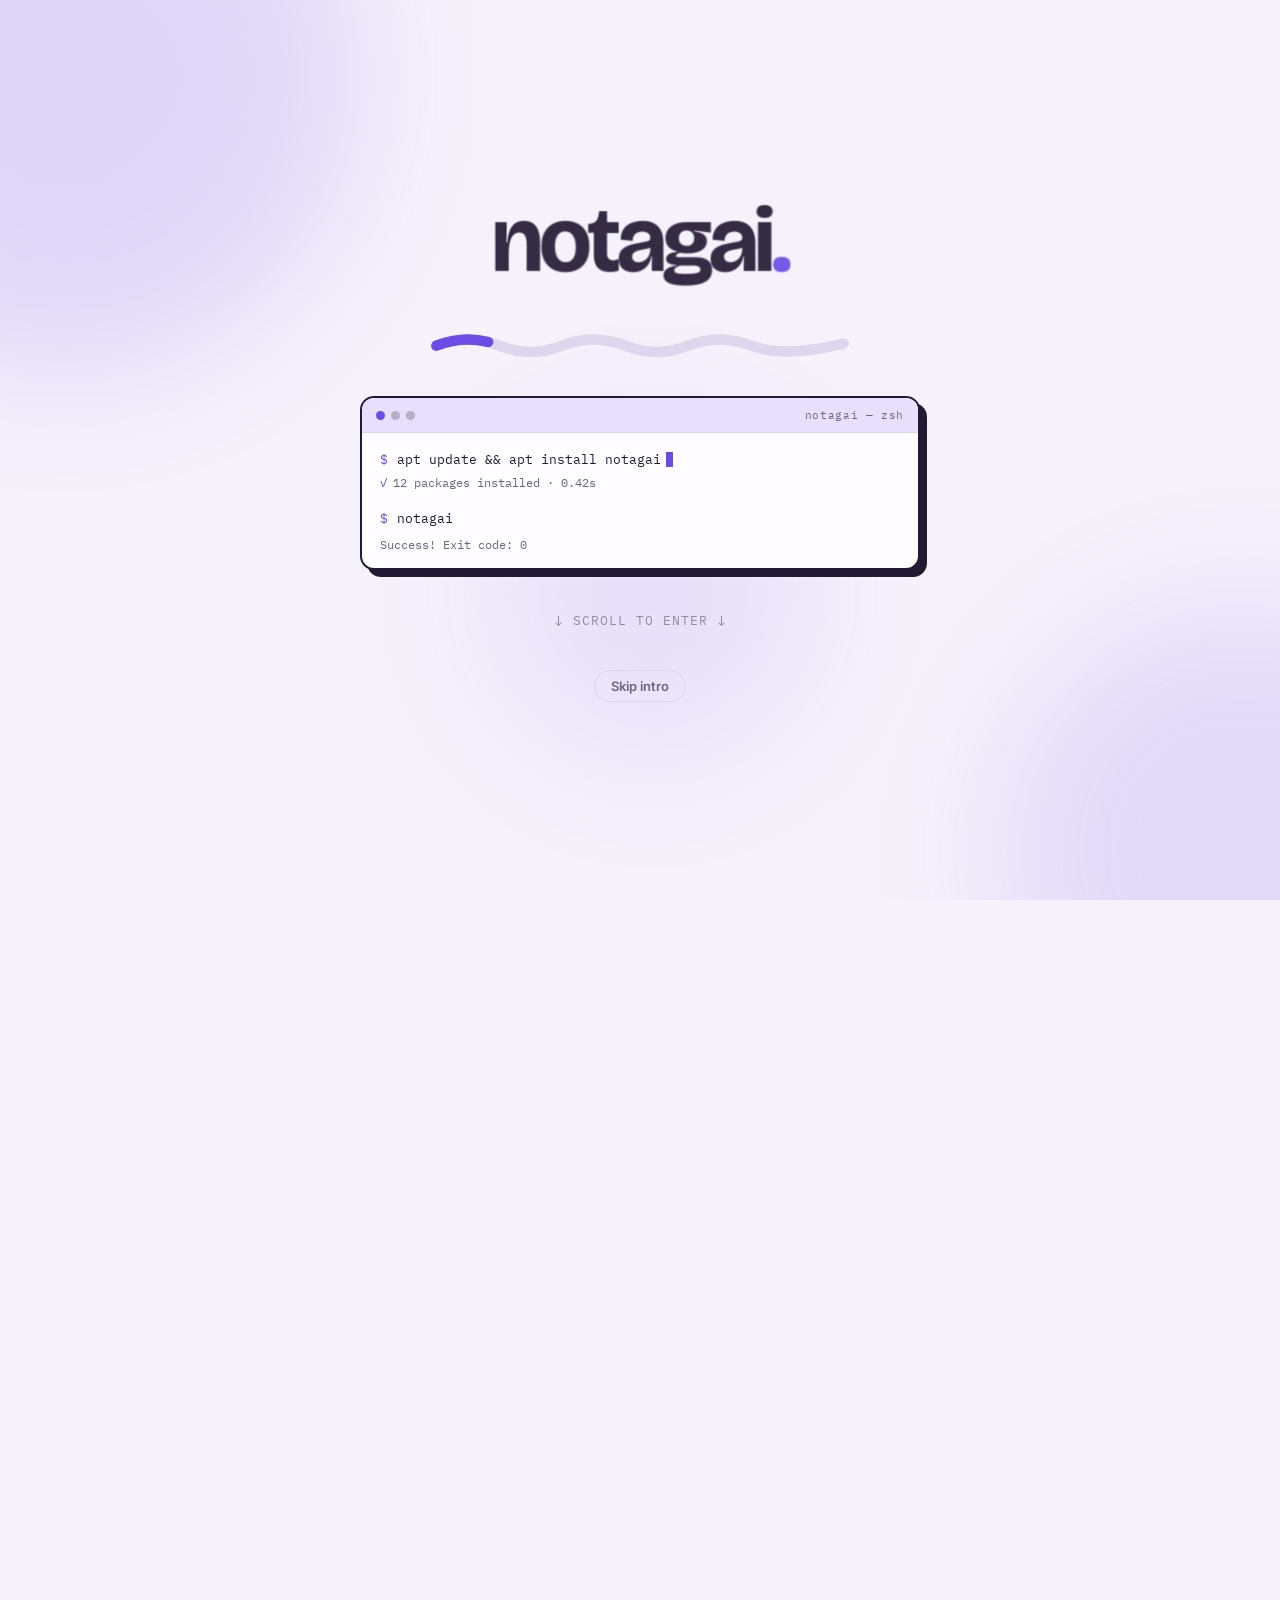
==== commit 1173aaf5: "fatass commit finally get big changes down and merge changes to main when done" ====
--- a/index.html
+++ b/index.html
@@ -1,40 +1,57 @@
 <!doctype html>
-<html lang="en">
+<html lang="en" class="intro-html">
+
 <head>
-<meta charset="utf-8">
-<meta name="viewport" content="width=device-width,initial-scale=1">
-<title>Notagai</title>
-<meta name="description" content="Notagai: student developer building software, games, and experiments.">
-<meta name="theme-color" content="#f5f2fb">
-<meta property="og:title" content="Notagai">
-<meta property="og:description" content="Notagai: student developer building software, games, and experiments.">
-<link rel="icon" href="favicon.svg" type="image/svg+xml">
-<link rel="preconnect" href="https://fonts.googleapis.com"><link rel="preconnect" href="https://fonts.gstatic.com" crossorigin><link href="https://fonts.googleapis.com/css2?family=Bricolage+Grotesque:opsz,wght@12..96,500;12..96,700&family=IBM+Plex+Mono&family=Inter:wght@400;600&display=swap" rel="stylesheet">
-<link rel="stylesheet" href="styles.css">
-<link rel="prefetch" href="home.html">
-<script src="scrollbar.js" defer></script>
-<script src="intro.js" defer></script>
+  <meta charset="utf-8">
+  <meta name="viewport" content="width=device-width,initial-scale=1">
+  <title>Notagai</title>
+  <meta name="description" content="Notagai: student developer building software, games, and experiments.">
+  <meta name="theme-color" content="#f5f2fb">
+  <meta property="og:title" content="Notagai">
+  <meta property="og:description" content="Notagai: student developer building software, games, and experiments.">
+  <script>document.documentElement.classList.add("intro-js")</script>
+  <link rel="icon" href="favicon.svg" type="image/svg+xml">
+  <link rel="preconnect" href="https://fonts.googleapis.com">
+  <link rel="preconnect" href="https://fonts.gstatic.com" crossorigin>
+  <link
+    href="https://fonts.googleapis.com/css2?family=Bricolage+Grotesque:opsz,wght@12..96,500;12..96,700&family=IBM+Plex+Mono&family=Inter:wght@400;600&display=swap"
+    rel="stylesheet">
+  <link rel="stylesheet" href="styles.css">
+  <link rel="prefetch" href="home.html">
+  <script src="intro.js" defer></script>
+  <script src="bujiji.js" defer></script>
 </head>
+
 <body class="intro-page">
-<main class="intro" id="intro">
-  <div class="intro-bg" aria-hidden="true">
-    <span class="blob b1"></span>
-    <span class="blob b2"></span>
-    <span class="blob b3"></span>
-  </div>
-  <div class="intro-stage">
-    <h1 class="intro-word">
-      <span class="sr-only">notagai.</span>
-      <span class="intro-letters" aria-hidden="true"><span style="--i:0">n</span><span style="--i:1">o</span><span style="--i:2">t</span><span style="--i:3">a</span><span style="--i:4">g</span><span style="--i:5">a</span><span style="--i:6">i</span><span class="dot" style="--i:7">.</span></span>
-    </h1>
-    <svg class="intro-squiggle" viewBox="0 0 200 12" preserveAspectRatio="xMidYMid meet" aria-hidden="true">
-      <path class="track" d="M3 7 Q 18 1 33 7 T 63 7 T 93 7 T 123 7 T 153 7 T 197 6"/>
-      <path class="draw" pathLength="100" d="M3 7 Q 18 1 33 7 T 63 7 T 93 7 T 123 7 T 153 7 T 197 6"/>
-    </svg>
-    <p class="intro-sub">student developer · software, games, experiments</p>
-    <div class="intro-cue" aria-hidden="true"><span class="arrow">↓</span> scroll to enter</div>
-    <a class="intro-skip" href="home.html">Skip intro</a>
-  </div>
-</main>
+  <main class="intro" id="intro">
+    <div class="intro-bg" aria-hidden="true">
+      <span class="blob b1"></span>
+      <span class="blob b2"></span>
+      <span class="blob b3"></span>
+    </div>
+    <div class="intro-stage">
+      <h1 class="intro-word">
+        <span class="sr-only">notagai.</span>
+        <span class="intro-letters" aria-hidden="true"><span style="--i:0">n</span><span style="--i:1">o</span><span
+            style="--i:2">t</span><span style="--i:3">a</span><span style="--i:4">g</span><span
+            style="--i:5">a</span><span style="--i:6">i</span><span class="dot" style="--i:7">.</span></span>
+      </h1>
+      <svg class="intro-squiggle" viewBox="0 0 200 12" preserveAspectRatio="xMidYMid meet" aria-hidden="true">
+        <path class="track" d="M3 7 Q 18 1 33 7 T 63 7 T 93 7 T 123 7 T 153 7 T 197 6" />
+        <path class="draw" pathLength="100" d="M3 7 Q 18 1 33 7 T 63 7 T 93 7 T 123 7 T 153 7 T 197 6" />
+      </svg>
+      <div class="intro-term" aria-hidden="true">
+        <div class="intro-term-bar">
+          <span class="intro-dots"><i></i><i></i><i></i></span>
+          <span class="intro-term-title">notagai — zsh</span>
+        </div>
+        <p class="intro-term-line"><span class="intro-prompt">$</span><span class="intro-term-cmd">apt update &amp;&amp; apt install notagai</span><span class="intro-caret"></span></p>
+        <p class="intro-term-note"><span class="intro-tick">✓</span>12 packages installed · 0.42s</p>
+      </div>
+      <div class="intro-cue" aria-hidden="true"><span class="arrow">↓</span> scroll to enter <span class="arrow">↓</span></div>
+      <a class="intro-skip" href="home.html">Skip intro</a>
+    </div>
+  </main>
 </body>
+
 </html>
--- a/styles.css
+++ b/styles.css
@@ -27,6 +27,10 @@
 .wordmark{display:flex;align-items:center;gap:10px;font:700 21px var(--display);letter-spacing:-.03em}
 .wordmark img{width:34px;height:34px;border-radius:50%;border:2px solid var(--ink)}
 .wordmark .dot{color:var(--accent)}
+/* the wordmark carries its own squiggle (drawn and animated by squiggle.js) */
+.wm-squiggle{display:inline-block;line-height:1.05}   /* keeps the squiggle tight under the text */
+.wm-squiggle svg{bottom:-.14em;height:.24em}
+.wm-squiggle path{stroke-width:4.5}
 .tabs{display:flex;align-items:center;gap:4px;font-size:15px}
 .tabs a{padding:6px 13px;border-radius:99px;transition:background .15s}
 .tabs a:hover{background:transparent;box-shadow:0 0 20px var(--glow),0 0 0 1px var(--accent-soft);text-shadow:0 0 12px var(--glow)}
@@ -89,6 +93,167 @@
 .chip{padding:2px 11px;font:12.5px var(--mono);background:var(--accent-soft);border-radius:99px}
 .chip.status{background:transparent;border:1.5px dashed var(--muted);color:var(--muted)}
 
+/* projects deck: a normal list on phones, a fanned hand of cards on desktop */
+.deck-wrap{margin-top:40px}
+.deck{display:grid;gap:22px}
+.deck-cue,.deck-hint{display:none}
+.deck-more{text-align:center;margin:40px 0 0;color:var(--muted);font:13px var(--mono)}
+.deck-random{display:none}
+.deck-hatch{display:none}
+
+@media(min-width:761px){
+  /* The work page becomes a single screen: the wheel turns instead of the page,
+     so nothing can scroll the deck out of view and no scrollbar gutter shows. */
+  body.deck-locked{height:100dvh;overflow:hidden}
+  body.deck-locked main.page{
+    position:relative;display:flex;flex-direction:column;flex:1;min-height:0;
+    width:100%;max-width:none;margin:0;padding:0;overflow:hidden;
+  }
+  /* The heading keeps its normal place at the top of the page... */
+  body.deck-locked .work-head{
+    position:relative;z-index:5;flex:none;pointer-events:none;
+    width:min(calc(100% - 40px),var(--max));
+    margin:clamp(32px,7vh,72px) auto 0;
+  }
+  /* the head floats over the wheel, so only its button takes the pointer */
+  body.deck-locked .deck-random{
+    display:inline-block;margin-top:18px;pointer-events:auto;
+    padding:10px 20px;border:2px solid var(--ink);border-radius:99px;
+    background:var(--card);color:var(--ink);font:600 14px var(--body);
+    box-shadow:3px 3px 0 var(--shadow);cursor:pointer;
+    transition:transform .12s,box-shadow .12s,background .15s,color .15s;
+  }
+  body.deck-locked .deck-random:hover{
+    transform:translate(2px,2px);box-shadow:1px 1px 0 var(--shadow);
+    background:var(--accent);color:#fff;
+  }
+  /* ...and the wheel takes the whole screen behind it, exactly as before, so
+     the cards get the full height instead of only the space under the head. */
+  .deck-wrap.deck-wide{
+    position:absolute;inset:0;width:auto;height:100%;
+    margin:0;padding:0;display:flex;flex-direction:column;
+    overflow:hidden;overflow:clip;isolation:isolate;
+  }
+  body.deck-locked .deck-more{
+    position:absolute;left:max(20px,calc((100% - var(--max)) / 2));
+    bottom:clamp(12px,2.6vh,26px);
+    margin:0;text-align:left;z-index:5;
+  }
+  .deck-live{
+    position:relative;display:block;counter-reset:card;height:100%;
+    flex:1;min-height:0;
+    /* The ring's centre sits beyond the right edge; this box is the window
+       that cards slide in and out of as the wheel turns. */
+    overflow:hidden;
+    overflow:clip;
+    /* Keep the cards' z-indexes inside the stage so they never climb over
+       the sticky header. */
+    isolation:isolate;
+  }
+  /* dashed outline of the slot a pulled-out card occupies */
+  .deck-slot{
+    position:absolute;left:0;top:0;z-index:1;pointer-events:none;
+    border:2px dashed var(--line);border-radius:var(--r);
+    transform:translate3d(var(--ax,0px),var(--ay,0px),0) scale(1.08);
+    opacity:0;transition:opacity .3s ease;
+  }
+  .deck-live:not(.has-active) .deck-slot{opacity:.85}
+  /* the page's corner hatching, laid over the cards as they pass it */
+  .deck-hatch{
+    display:block;position:absolute;inset:0;z-index:200;pointer-events:none;
+    background:repeating-linear-gradient(135deg,var(--line) 0 1.2px,transparent 1.2px 12px);
+    -webkit-mask-image:radial-gradient(80% 80% at 100% 100%,#000 0,rgba(0,0,0,.5) 15%,transparent 32%);
+    mask-image:radial-gradient(80% 80% at 100% 100%,#000 0,rgba(0,0,0,.5) 15%,transparent 32%);
+    opacity:.85;
+  }
+  .deck-live .deck-card{
+    counter-increment:card;
+    position:absolute;left:0;top:0;
+    width:clamp(380px,40vw,560px);height:clamp(240px,25vh,290px);margin:0;padding:18px 28px 48px;overflow:hidden;
+    z-index:var(--z,1);
+    transform-origin:50% 50%;
+    transform:translate3d(var(--bx,0px),var(--by,0px),0) rotate(var(--br,0deg)) scale(1);
+    opacity:var(--o,1);
+    transition:transform .55s cubic-bezier(.16,1,.3,1),box-shadow .4s ease,border-color .3s ease,opacity .3s ease;
+    will-change:transform;cursor:pointer;user-select:none;
+    backface-visibility:hidden;
+  }
+  .deck-live .deck-card p{font-size:14px;line-height:1.45}
+  .deck-live .deck-card::before{
+    content:counter(card,decimal-leading-zero);
+    position:absolute;bottom:15px;right:34px;
+    font:11px var(--mono);color:var(--muted);opacity:.5;
+  }
+  .deck-live .deck-card:hover:not(.is-active){
+    z-index:110;
+    /* lift and straighten toward the pointer, keeping the card under it */
+    transform:translate3d(var(--bx,0px),calc(var(--by,0px) - 10px),0) rotate(var(--bh,0deg)) scale(1.035);
+    box-shadow:9px 11px 0 var(--accent),0 26px 55px rgba(34,26,51,.18);
+    transition-duration:.28s,.35s,.3s;
+    user-select:text;
+  }
+  .deck-live .deck-card:focus-visible:not(.is-active){
+    z-index:110;
+    transform:translate3d(var(--bx,0px),calc(var(--by,0px) - 10px),0) rotate(var(--bh,0deg)) scale(1.035);
+    box-shadow:9px 11px 0 var(--accent),0 26px 55px rgba(34,26,51,.18);
+  }
+  .deck-live .deck-card.is-active{
+    z-index:100;opacity:1;
+    /* pulled clean out of the hand and squared up in the middle of the view */
+    transform:translate3d(var(--ax,0px),var(--ay,0px),0) rotate(0deg) scale(1.08);
+    border-color:var(--accent);
+    box-shadow:10px 12px 0 var(--accent),0 32px 80px rgba(34,26,51,.24);
+    transition-duration:.8s,.5s,.3s;
+    user-select:text;
+  }
+  /* While the wheel is moving, positions are updated every frame; transitions
+     on top of that would make the cards lag behind the ring. */
+  .deck-live.is-spinning .deck-card,
+  .deck-live.is-spinning .deck-card:hover:not(.is-active),
+  .deck-live.is-spinning .deck-card:focus-visible:not(.is-active){transition:none}
+  /* the card under the pointer still eases into its lifted state while the
+     wheel coasts, instead of being highlighted in one frame */
+  .deck-live.is-spinning .deck-card:hover:not(.is-active),
+  .deck-live.is-spinning .deck-card:focus-visible:not(.is-active){
+    transition:transform .3s cubic-bezier(.16,1,.3,1),box-shadow .35s ease,border-color .3s ease;
+  }
+  .deck-live .deck-cue{
+    display:block;position:absolute;left:34px;right:34px;bottom:16px;padding-top:9px;
+    border-top:1.5px dashed var(--line);
+    font:11.5px var(--mono);color:var(--accent);
+    opacity:0;transform:translateY(6px);
+    transition:opacity .3s ease .12s,transform .3s ease .12s;
+  }
+  .deck-live .deck-card.is-active .deck-cue{opacity:1;transform:none}
+  /* Brief pause after a pull-out so the pointer does not immediately grab
+     whichever card has slid underneath it while the active one flies away. */
+  .deck-live.hover-lock .deck-card:not(.is-active){pointer-events:none}
+  .deck-live .deck-card:focus-visible{outline-offset:6px}
+  /* The hint lives in the free left column, clear of the fan. */
+  .deck-live + .deck-hint{
+    position:absolute;left:max(20px,calc((100% - var(--max)) / 2));bottom:clamp(46px,7vh,80px);
+    display:flex;flex-direction:column;align-items:flex-start;gap:5px;
+    margin:0;font:12px var(--mono);color:var(--muted);text-align:left;
+    pointer-events:none;
+  }
+  .deck-live + .deck-hint span{display:inline-flex;align-items:center;gap:8px}
+  .deck-live + .deck-hint span+span::before{content:none}
+}
+
+/* cursor-following label for a hovered card */
+.deck-tip{
+  position:fixed;left:0;top:0;z-index:120;pointer-events:none;
+  display:flex;flex-direction:column;gap:1px;padding:8px 13px;border-radius:10px;
+  background:var(--ink);color:var(--bg);box-shadow:0 10px 26px rgba(34,26,51,.25);
+  opacity:0;transform:translate3d(-999px,-999px,0);transition:opacity .16s ease;
+  white-space:nowrap;
+}
+.deck-tip.on{opacity:1}
+.deck-tip b{font:600 13.5px var(--body);letter-spacing:-.01em}
+.deck-tip small{font:10.5px var(--mono);letter-spacing:.02em;opacity:.62}
+@media(max-width:760px){.deck-tip{display:none}}
+@media(prefers-reduced-motion:reduce){.deck-live .deck-card{transition:none}}
+
 /* about */
 .about{display:grid;grid-template-columns:1.2fr .8fr;gap:clamp(36px,8vw,100px);align-items:start}
 .about p{font-size:18px;color:var(--muted);max-width:34em}
@@ -118,16 +283,77 @@
   body.stack-page .page{padding-bottom:24px}
 }
 
-/* stack */
-.stack-grid{display:grid;grid-template-columns:repeat(2,1fr);gap:22px;margin-top:40px}
-.stack-group{padding:24px 26px;background:var(--card);border:2px solid var(--ink);border-radius:var(--r);box-shadow:5px 5px 0 var(--shadow)}
-.stack-group h2{font-size:26px}
-.stack-group>p{margin:6px 0 14px;color:var(--muted);font-size:15px}
-.stack-group ul{list-style:none;margin:0;padding:0}
-.stack-group li{display:flex;justify-content:space-between;gap:16px;padding:11px 0;border-top:1.5px dashed var(--line)}
-.stack-group li strong{font:600 17px var(--display);letter-spacing:-.01em}
-.stack-group li span{font:12.5px var(--mono);color:var(--muted);text-align:right;align-self:center}
-@media(max-width:760px){.stack-grid{grid-template-columns:1fr}}
+/* stack: a rail of tabs; the matching section pulls out beside them */
+.stack-shell{
+  display:grid;grid-template-columns:clamp(190px,26%,250px) minmax(0,1fr);
+  gap:22px;align-items:start;margin-top:38px;
+}
+.stack-rail{display:flex;flex-direction:column;gap:10px}
+.stack-tab{
+  position:relative;display:flex;align-items:center;gap:12px;width:100%;
+  padding:14px 16px;text-align:left;
+  background:var(--card);color:var(--ink);
+  border:2px solid var(--ink);border-radius:var(--r);
+  box-shadow:4px 4px 0 var(--shadow);cursor:pointer;
+  transition:transform .2s cubic-bezier(.2,.7,.2,1),box-shadow .2s ease,background .2s ease,color .2s ease;
+}
+.stack-tab:hover{transform:translateX(-4px);box-shadow:7px 4px 0 var(--accent)}
+.stack-tab[aria-selected="true"]{
+  background:var(--accent);color:#fff;
+  transform:translateX(-8px);
+  box-shadow:8px 5px 0 var(--shadow);
+}
+.stack-tab[aria-selected="true"]:hover{transform:translateX(-8px)}
+.stack-tab-index{
+  flex:none;display:grid;place-items:center;width:32px;height:32px;border-radius:50%;
+  border:1.5px solid currentColor;font:11.5px var(--mono);
+}
+.stack-tab-title{font:700 clamp(17px,1.9vw,20px)/1.15 var(--display);letter-spacing:-.02em}
+.stack-tab-count{margin-left:auto;font:11px var(--mono);color:var(--muted);white-space:nowrap}
+.stack-tab-count:empty{display:none}
+.stack-tab[aria-selected="true"] .stack-tab-count{color:rgba(255,255,255,.72)}
+
+.stack-panels{min-width:0}
+.stack-panel{
+  display:none;padding:24px 26px;
+  background:var(--card);border:2px solid var(--ink);border-radius:var(--r);
+  box-shadow:5px 5px 0 var(--shadow);
+}
+.stack-panel.is-active{
+  display:block;
+  animation:stackPullOut .5s cubic-bezier(.16,1,.3,1) both;
+}
+/* the section slides out from behind the rail instead of dropping down */
+@keyframes stackPullOut{
+  from{opacity:0;transform:translate3d(-30px,0,0)}
+  to{opacity:1;transform:none}
+}
+.stack-panel p{margin:0 0 14px;color:var(--muted);font-size:15px}
+.stack-panel ul{list-style:none;margin:0;padding:0}
+.stack-panel li{
+  display:flex;justify-content:space-between;gap:16px;padding:11px 0;
+  border-top:1.5px dashed var(--line);
+}
+.stack-panel li:first-child{border-top:0}
+.stack-panel li strong{font:600 17px var(--display);letter-spacing:-.01em}
+.stack-panel li span{font:12.5px var(--mono);color:var(--muted);text-align:right;align-self:center}
+
+/* without JS every section is simply laid out in place */
+html:not(.stack-js) .stack-panel{display:block;margin-bottom:16px}
+@media(prefers-reduced-motion:reduce){.stack-panel.is-active{animation:none}}
+@media(max-width:760px){
+  .stack-shell{display:block}
+  .stack-rail{flex-direction:row;flex-wrap:wrap;gap:8px;margin-bottom:14px}
+  .stack-tab{width:auto;padding:10px 14px;border-radius:99px;box-shadow:3px 3px 0 var(--shadow)}
+  .stack-tab:hover{transform:translateY(-2px);box-shadow:4px 5px 0 var(--accent)}
+  .stack-tab[aria-selected="true"],
+  .stack-tab[aria-selected="true"]:hover{transform:translateY(-2px)}
+  .stack-tab-index{width:26px;height:26px;font-size:10.5px}
+  .stack-tab-count{display:none}
+  .stack-panel{padding:18px 18px 20px}
+  .stack-panel li{flex-direction:column;gap:2px}
+  .stack-panel li span{text-align:left}
+}
 
 /* overlay scrollbar (drawn by scrollbar.js; native one is hidden so the page never shifts) */
 .custom-scroll{scrollbar-width:none}
@@ -152,17 +378,26 @@
   .nav{flex-wrap:wrap;position:relative}
   .tabs{flex-wrap:wrap}
   .nav-js .nav-toggle{display:flex}
-  .nav-js .tabs{display:none;position:absolute;z-index:40;top:calc(100% + 12px);left:0;right:0;flex-direction:column;align-items:stretch;gap:4px;padding:10px;background:var(--card);border:2px solid var(--ink);border-radius:var(--r);box-shadow:5px 5px 0 var(--shadow);font-size:17px}
-  .nav-js .tabs.open{display:flex}
+  /* the menu slides out of the header instead of snapping open */
+  .nav-js .tabs{
+    position:absolute;z-index:40;top:calc(100% + 12px);left:0;right:0;
+    flex-direction:column;align-items:stretch;gap:4px;padding:10px;
+    background:var(--card);border:2px solid var(--ink);border-radius:var(--r);
+    box-shadow:5px 5px 0 var(--shadow);font-size:17px;
+    opacity:0;visibility:hidden;transform:translateY(-10px) scale(.985);transform-origin:top center;
+    transition:opacity .2s ease,transform .24s cubic-bezier(.2,.7,.2,1),visibility .24s;
+  }
+  .nav-js .tabs.open{opacity:1;visibility:visible;transform:none}
   .nav-js .tabs a{padding:12px 14px;border-radius:10px}
   .nav-js .tabs .github-link{margin:4px 0 0;text-align:center}
 }
 
 
 /* back to top */
-.back-to-top{position:fixed;right:24px;bottom:24px;z-index:45;padding:10px 16px;border:2px solid var(--ink);border-radius:99px;background:var(--card);color:var(--ink);font:600 14px var(--body);box-shadow:4px 4px 0 var(--shadow);cursor:pointer;transition:transform .12s,box-shadow .12s,background .15s,color .15s}
-.back-to-top:hover{transform:translate(2px,2px);box-shadow:2px 2px 0 var(--shadow);background:var(--accent);color:#fff}
-.back-to-top[hidden]{display:none}
+.back-to-top{position:fixed;right:24px;bottom:24px;z-index:45;padding:10px 16px;border:2px solid var(--ink);border-radius:99px;background:var(--card);color:var(--ink);font:600 14px var(--body);box-shadow:4px 4px 0 var(--shadow);cursor:pointer;opacity:0;visibility:hidden;transform:translateY(8px);transition:opacity .25s ease,visibility .25s,transform .25s cubic-bezier(.2,.7,.2,1),box-shadow .12s,background .15s,color .15s}
+/* it rises in rather than appearing in one frame */
+.back-to-top.show{opacity:1;visibility:visible;transform:none}
+.back-to-top.show:hover{transform:translate(2px,2px);box-shadow:2px 2px 0 var(--shadow);background:var(--accent);color:#fff}
 @media(max-width:760px){.back-to-top{right:16px;bottom:16px}}
 
 /* ---------- intro / landing page ---------- */
@@ -189,9 +424,15 @@
 .wordmark:hover img{box-shadow:0 0 0 3px var(--accent-soft),0 0 18px var(--glow)}
 .sticker .photo{transition:transform .25s ease,box-shadow .3s ease}
 .sticker .photo:hover{transform:translate(-2px,-2px) scale(1.02);box-shadow:9px 9px 0 var(--shadow),0 0 26px var(--glow)}
+/* the sticker doubles as a fidget spinner (spin.js): only the picture turns,
+   the ink ring and its hard shadow stay put so the disc never looks warped */
+.sticker .photo{cursor:grab;touch-action:none;-webkit-user-select:none;user-select:none}
+.sticker .photo img{-webkit-user-drag:none;will-change:transform}
+.sticker .photo.spinning{cursor:grabbing}
+.sticker .photo.spun{transform:scale(1.04);box-shadow:9px 9px 0 var(--accent),0 0 34px var(--glow);cursor:default}
 .footer a{transition:color .15s ease,text-shadow .25s ease}
 .footer a:hover{text-shadow:0 0 12px var(--glow)}
-.recent li strong{transition:text-shadow .25s ease}
+.recent li strong{transition:text-shadow .25s ease,color .2s ease}
 .recent li a:hover strong{text-shadow:0 0 14px var(--glow)}
 .project .go{transition:text-shadow .25s ease}
 .project:hover .go{text-shadow:0 0 14px var(--glow)}
@@ -202,6 +443,9 @@
 /* click ripples drawn on a full-viewport canvas behind the content */
 .ripple-canvas{position:fixed;inset:0;width:100%;height:100%;pointer-events:none;z-index:-1}
 body.intro-page{overflow-x:hidden}
+/* the intro scrolls to draw the squiggle, but never shows a scrollbar */
+html.intro-html{scrollbar-width:none;-ms-overflow-style:none}
+html.intro-html::-webkit-scrollbar{display:none}
 /* the scroll track is only added by JS, so a no-JS visit stays a single screen */
 body.intro-page.intro-scroll{height:220vh}
 .intro{position:fixed;inset:0;z-index:10;display:grid;place-items:center;overflow:hidden;background:var(--bg);transition:opacity .6s ease}
@@ -222,21 +466,184 @@
 .intro-squiggle path{fill:none;stroke-width:5;stroke-linecap:round}
 .intro-squiggle .track{stroke:var(--line)}
 .intro-squiggle .draw{stroke:var(--accent)}
-.intro-sub{margin:0;font:13px/1.5 var(--mono);letter-spacing:.02em;color:var(--muted)}
 .intro-cue{display:flex;align-items:center;gap:9px;font:12.5px var(--mono);letter-spacing:.08em;text-transform:uppercase;color:var(--muted);animation:cueBob 2.4s ease-in-out infinite}
 .intro-cue .arrow{font-size:15px}
 @keyframes cueBob{0%,100%{transform:translateY(0);opacity:.7}50%{transform:translateY(5px);opacity:1}}
-.intro-skip{font:600 14px var(--body);color:var(--muted);border-bottom:2px solid transparent;padding-bottom:1px;transition:color .15s,border-color .15s}
-.intro-skip:hover{color:var(--accent);border-color:var(--accent)}
+
+
+/* ---------- intro: the terminal ---------- */
+.intro-word{font-size:clamp(44px,8.5vw,92px)}
+.intro-squiggle{width:min(420px,72vw)}
+.intro-term{
+  width:min(560px,88vw);overflow:hidden;text-align:left;
+  background:var(--card);border:2px solid var(--ink);border-radius:14px;
+  box-shadow:7px 7px 0 var(--shadow);
+  transition:transform .3s cubic-bezier(.2,.7,.2,1),box-shadow .3s ease;
+}
+.intro-term:hover{transform:translateY(-2px);box-shadow:9px 9px 0 var(--accent)}
+.intro-term-bar{
+  display:flex;align-items:center;gap:10px;padding:10px 14px;
+  background:var(--accent-soft);border-bottom:1.5px solid var(--line);
+}
+.intro-dots{display:flex;gap:6px}
+.intro-dots i{width:9px;height:9px;border-radius:50%;background:var(--ink);opacity:.25}
+.intro-dots i:first-child{background:var(--accent);opacity:1}
+.intro-term-title{margin-left:auto;font:10.5px var(--mono);letter-spacing:.06em;color:var(--muted)}
+.intro-term-line{
+  margin:0;padding:16px 18px 3px;
+  font:13px/1.7 var(--mono);color:var(--ink);
+  white-space:nowrap;overflow-x:auto;scrollbar-width:none;
+}
+.intro-term-line::-webkit-scrollbar{display:none}
+.intro-prompt{color:var(--accent);margin-right:9px}
+.intro-term-cmd{white-space:pre}
+.intro-caret{
+  display:inline-block;width:7px;height:15px;margin-left:5px;vertical-align:-3px;
+  background:var(--accent);animation:caretBlink 1.1s steps(1) infinite;
+}
+.intro-term-note{margin:0;padding:0 18px 15px;font:11.5px/1.6 var(--mono);color:var(--muted)}
+.intro-tick{color:var(--accent);margin-right:6px}
+/* the install note only appears once the command has finished typing */
+.intro-js .intro-term-note{opacity:0;transform:translateY(4px);transition:opacity .35s ease,transform .35s cubic-bezier(.2,.7,.2,1)}
+.intro-js .intro-term.is-done .intro-term-note{opacity:1;transform:none}
+@keyframes caretBlink{0%,49%{opacity:1}50%,100%{opacity:0}}
+
+.intro-skip{
+  font:600 13px var(--body);color:var(--muted);
+  padding:7px 16px;border:1.5px solid var(--line);border-radius:99px;
+  transition:color .18s ease,border-color .18s ease,background .18s ease,transform .18s ease;
+}
+.intro-skip:hover{color:var(--accent);border-color:var(--accent);background:var(--card);transform:translateY(-1px)}
+
+/* output the install sequence appends to the terminal */
+.intro-term-log{margin:0;padding:0 18px 14px;display:flex;flex-direction:column;gap:3px}
+.intro-term-log:empty{display:none}
+/* a command run later is the same line as the install command above it, not
+   output: same size, same ink, same accent prompt and caret */
+.intro-term-log .intro-term-line{padding:0 0 3px;overflow:visible}
+.term-line{
+  margin:0;font:11.5px/1.6 var(--mono);color:var(--muted);white-space:nowrap;
+  animation:termIn .22s ease both;
+}
+.term-line .tick{color:var(--accent);margin-right:6px}
+.term-line.term-out{opacity:.75}
+@keyframes termIn{from{opacity:0;transform:translateY(3px)}to{opacity:1;transform:none}}
+
+/* idle easter egg: bujijis falling from the roof (drawn on a canvas by bujiji.js) */
+.bujiji-canvas{position:absolute;inset:0;width:100%;height:100%;z-index:3;pointer-events:none}
+
+@media(max-width:520px){
+  .intro-term-line{font-size:12px}
+  .intro-term-title{display:none}
+}
+
+
 
 /* inner pages fade in so arriving from the intro feels continuous */
 @media(prefers-reduced-motion:no-preference){
   body:not(.intro-page)>main{animation:pageIn .55s cubic-bezier(.2,.7,.2,1) both}
+  .site-header{animation:headerIn .45s ease both}
+  .footer{animation:footerIn .5s cubic-bezier(.2,.7,.2,1) .06s both}
 }
 @keyframes pageIn{from{opacity:0;transform:translateY(12px)}to{opacity:1;transform:none}}
+@keyframes headerIn{from{opacity:0}to{opacity:1}}
+@keyframes footerIn{from{opacity:0;transform:translateY(10px)}to{opacity:1;transform:none}}
+
+/* Cross-document view transitions: the page you leave fades out while the
+   next one rises in, so navigation never hard-cuts. Browsers without them
+   ignore the at-rule and keep the entrance animation above. */
+@view-transition{navigation:auto}
+::view-transition-old(root){animation:pageOut .22s ease both}
+::view-transition-new(root){animation:pageEnter .32s cubic-bezier(.2,.7,.2,1) both}
+@keyframes pageOut{to{opacity:0;transform:translateY(-8px)}}
+@keyframes pageEnter{from{opacity:0;transform:translateY(14px)}}
 @media(prefers-reduced-motion:reduce){
-  .intro-bg .blob,.intro-letters span,.intro-cue{animation:none!important}
+  ::view-transition-old(root),::view-transition-new(root){animation:none}
+}
+/* when the browser runs a real transition, the per-element entrance above
+   would play a second time underneath it */
+@supports (view-transition-name: none){
+  .site-header,.footer,body:not(.intro-page)>main{animation:none}
+}
+@media(prefers-reduced-motion:reduce){
+  .intro-bg .blob,.intro-letters span,.intro-cue,.intro-caret{animation:none!important}
   .intro-letters span{opacity:1;transform:none}
   .scrollbar-thumb path{animation:none!important}
   .cursor-glow{display:none!important}
 }
+
+/* ---------- desktop navbar: vertical cards hanging from the top edge ----------
+   Only above the mobile breakpoint; the hamburger menu keeps its own layout.
+   The tab box is lifted by the header's 22px padding and kept short, so the
+   cards start flush with the top edge and hang down without making the
+   header any taller. */
+@media(min-width:761px){
+  .tabs{
+    align-self:flex-start;align-items:flex-start;
+    height:34px;margin-top:-22px;   /* box lifts to the header top without growing the nav */
+    gap:6px;
+  }
+  .tabs a{
+    display:flex;align-items:center;justify-content:center;
+    min-width:72px;height:60px;padding:0 14px;white-space:nowrap;
+    background:var(--card);color:var(--ink);
+    border:2px solid var(--ink);border-top:0;
+    border-radius:0 0 12px 12px;
+    box-shadow:0 3px 0 var(--shadow);
+    font:600 15px/1 var(--body);
+    /* the card grows downward from the top edge, so it never detaches from it */
+    transition:height .22s cubic-bezier(.2,.7,.2,1),background .18s ease,
+               color .18s ease,box-shadow .22s ease,border-color .18s ease;
+  }
+  /* hover drops the card a little and lights it up */
+  .tabs a:hover{
+    height:66px;background:var(--accent-soft);
+    box-shadow:0 4px 0 var(--shadow),0 0 18px var(--glow);
+  }
+  /* the current page hangs lower and stays there */
+  .tabs a.active,
+  .tabs a.active:hover{
+    height:72px;
+    background:var(--ink);color:var(--bg);
+    box-shadow:0 5px 0 var(--shadow);
+  }
+  /* cards sit flush with the viewport top, so keep the focus ring inside */
+  .tabs a:focus-visible{outline-offset:-5px;border-radius:0 0 12px 12px}
+  .tabs .github-link{margin-left:8px;border:2px dashed var(--ink);border-top:0}
+  .tabs .github-link:hover{
+    background:var(--accent);color:#fff;border-color:var(--accent);
+    box-shadow:0 4px 0 var(--shadow),0 0 18px var(--glow);
+  }
+}
+@media(min-width:761px) and (prefers-reduced-motion:reduce){
+  .tabs a{transition:background .18s ease,color .18s ease}
+}
+
+/* ---------- micro-motion: anything that changes shape or colour eases ---------- */
+.chip{
+  transition:transform .18s cubic-bezier(.2,.7,.2,1),background .18s ease,
+             color .18s ease,border-color .18s ease;
+}
+.chip:hover{transform:translateY(-2px);background:var(--accent);color:#fff;border-color:var(--accent)}
+/* inside a tilted card the lift is kept, the tilt is not */
+.deck-card .chip:hover{transform:translateY(-2px) rotate(-1.5deg)}
+
+.recent li a span{transition:color .2s ease,transform .2s ease}
+.recent li a:hover span,.recent li a:focus-visible span{color:var(--ink);transform:translateX(-2px)}
+
+.facts div{transition:border-color .25s ease}
+.facts div:hover{border-color:var(--accent)}
+.facts dd{transition:color .2s ease}
+.facts div:hover dd{color:var(--accent)}
+
+.stack-panel li{transition:background .25s ease,border-color .25s ease}
+.stack-panel li:hover{background:var(--accent-soft);border-color:var(--accent)}
+
+.sticker .tag{
+  transition:transform .25s cubic-bezier(.2,.7,.2,1),box-shadow .25s ease,
+             background .2s ease,border-color .2s ease;
+}
+.sticker .tag:hover{
+  transform:rotate(0deg) translateY(-2px);
+  box-shadow:0 4px 0 var(--accent);background:var(--card);border-color:var(--accent);
+}
